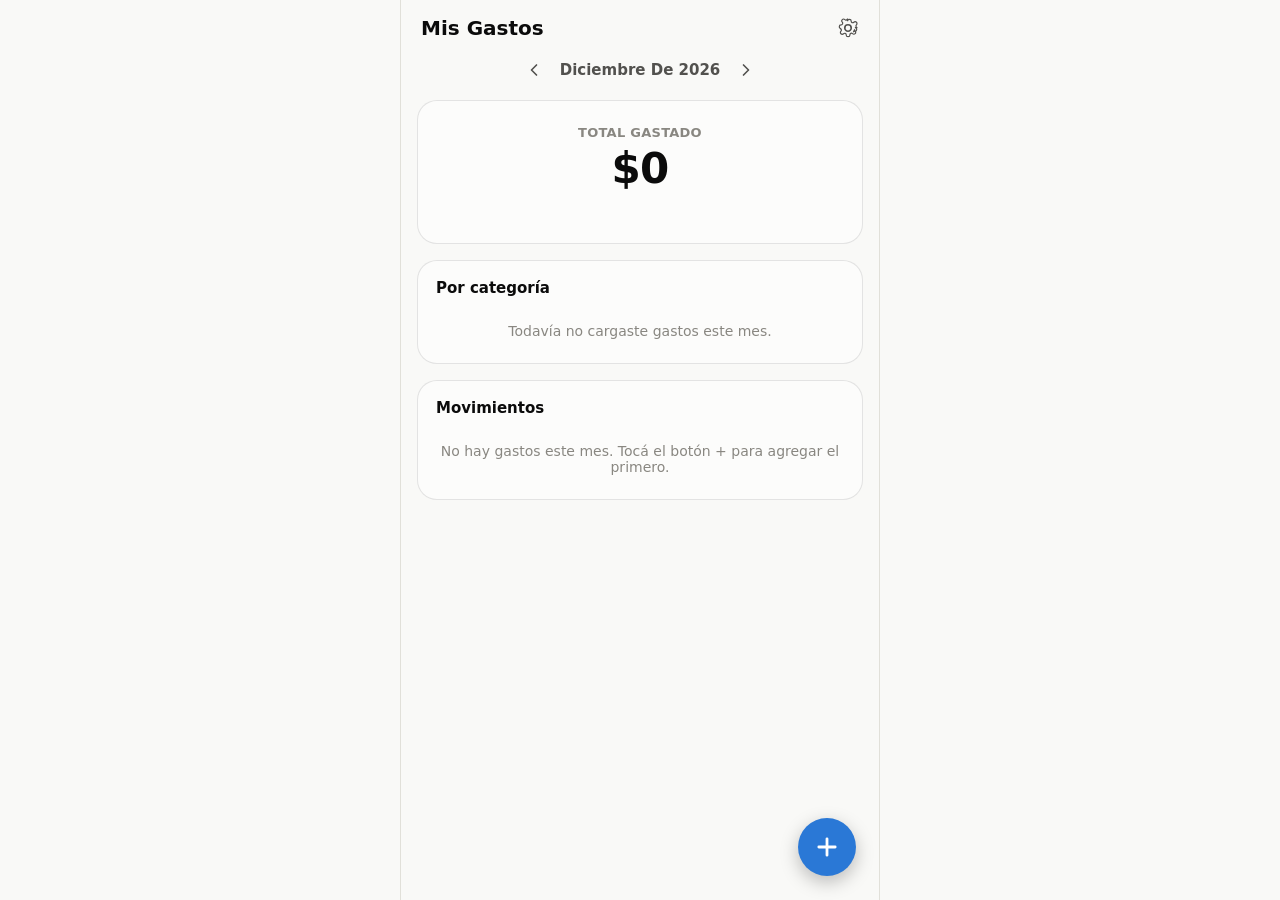
==== index.html @ 7f1a4612 "Add Mis Gastos: simple mobile expense tracker PWA Static, backend-free web app for logging expenses " ====
<!doctype html>
<html lang="es">
<head>
<meta charset="UTF-8" />
<meta name="viewport" content="width=device-width, initial-scale=1, viewport-fit=cover" />
<title>Mis Gastos</title>
<meta name="description" content="Registrá tus gastos en segundos y mirá en qué se te va la plata." />
<meta name="theme-color" content="#fcfcfb" media="(prefers-color-scheme: light)" />
<meta name="theme-color" content="#1a1a19" media="(prefers-color-scheme: dark)" />
<link rel="manifest" href="manifest.webmanifest" />
<link rel="icon" href="icons/icon.svg" type="image/svg+xml" />
<link rel="apple-touch-icon" href="icons/icon.svg" />
<meta name="apple-mobile-web-app-capable" content="yes" />
<meta name="apple-mobile-web-app-status-bar-style" content="black-translucent" />
<meta name="apple-mobile-web-app-title" content="Mis Gastos" />
<link rel="stylesheet" href="styles.css" />
</head>
<body>

<div class="app">

  <header class="topbar">
    <h1>Mis Gastos</h1>
    <button id="settingsBtn" class="icon-btn" aria-label="Configuración" aria-haspopup="dialog">
      <svg viewBox="0 0 24 24" width="22" height="22" aria-hidden="true"><path d="M12 15.5a3.5 3.5 0 1 0 0-7 3.5 3.5 0 0 0 0 7Z" fill="none" stroke="currentColor" stroke-width="1.8"/><path d="M19.4 13.5a1.65 1.65 0 0 0 .33 1.82l.06.06a2 2 0 1 1-2.83 2.83l-.06-.06a1.65 1.65 0 0 0-1.82-.33 1.65 1.65 0 0 0-1 1.51V19.5a2 2 0 1 1-4 0v-.09a1.65 1.65 0 0 0-1.08-1.51 1.65 1.65 0 0 0-1.82.33l-.06.06a2 2 0 1 1-2.83-2.83l.06-.06a1.65 1.65 0 0 0 .33-1.82 1.65 1.65 0 0 0-1.51-1H4.5a2 2 0 1 1 0-4h.09a1.65 1.65 0 0 0 1.51-1.08 1.65 1.65 0 0 0-.33-1.82l-.06-.06a2 2 0 1 1 2.83-2.83l.06.06a1.65 1.65 0 0 0 1.82.33H10.5a1.65 1.65 0 0 0 1-1.51V4.5a2 2 0 1 1 4 0v.09a1.65 1.65 0 0 0 1 1.51 1.65 1.65 0 0 0 1.82-.33l.06-.06a2 2 0 1 1 2.83 2.83l-.06.06a1.65 1.65 0 0 0-.33 1.82V10.5a1.65 1.65 0 0 0 1.51 1H19.5a2 2 0 1 1 0 4h-.09a1.65 1.65 0 0 0-1.51 1Z" fill="none" stroke="currentColor" stroke-width="1.3"/></svg>
    </button>
  </header>

  <main class="content">

    <!-- Month switcher -->
    <div class="month-switch">
      <button id="prevMonth" class="icon-btn" aria-label="Mes anterior">
        <svg viewBox="0 0 24 24" width="20" height="20" aria-hidden="true"><path d="M15 6l-6 6 6 6" fill="none" stroke="currentColor" stroke-width="2" stroke-linecap="round" stroke-linejoin="round"/></svg>
      </button>
      <span id="monthLabel" class="month-label">Agosto 2026</span>
      <button id="nextMonth" class="icon-btn" aria-label="Mes siguiente">
        <svg viewBox="0 0 24 24" width="20" height="20" aria-hidden="true"><path d="M9 6l6 6-6 6" fill="none" stroke="currentColor" stroke-width="2" stroke-linecap="round" stroke-linejoin="round"/></svg>
      </button>
    </div>

    <!-- Hero stat -->
    <section class="hero-tile viz-root">
      <div class="hero-label">Total gastado</div>
      <div id="heroTotal" class="hero-figure">$0</div>
      <div id="heroDelta" class="hero-delta"></div>
    </section>

    <!-- Category breakdown -->
    <section class="card viz-root">
      <h2 class="card-title">Por categoría</h2>
      <div id="categoryChart" class="bar-chart"></div>
      <p id="emptyCategories" class="empty-state" hidden>Todavía no cargaste gastos este mes.</p>
    </section>

    <!-- Transactions -->
    <section class="card viz-root">
      <h2 class="card-title">Movimientos</h2>
      <div id="txList" class="tx-list"></div>
      <p id="emptyTx" class="empty-state" hidden>No hay gastos este mes. Tocá el botón + para agregar el primero.</p>
    </section>

  </main>

  <button id="fab" class="fab" aria-label="Agregar gasto">
    <svg viewBox="0 0 24 24" width="28" height="28" aria-hidden="true"><path d="M12 5v14M5 12h14" fill="none" stroke="currentColor" stroke-width="2.4" stroke-linecap="round"/></svg>
  </button>

</div>

<!-- Add expense sheet -->
<div id="overlay" class="overlay" hidden></div>
<div id="sheet" class="sheet" role="dialog" aria-modal="true" aria-labelledby="sheetTitle" hidden>
  <div class="sheet-handle"></div>
  <h2 id="sheetTitle" class="sheet-title">Nuevo gasto</h2>
  <form id="expenseForm">
    <div class="amount-field">
      <span class="currency-prefix" id="currencyPrefix">$</span>
      <input type="number" id="amountInput" inputmode="decimal" step="0.01" min="0" placeholder="0" required autocomplete="off" />
    </div>

    <div class="field-group">
      <label class="field-label">Categoría</label>
      <div id="categoryChips" class="chip-grid"></div>
    </div>

    <div class="field-row">
      <div class="field-group grow">
        <label class="field-label" for="noteInput">Nota (opcional)</label>
        <input type="text" id="noteInput" placeholder="Ej: almuerzo con Juan" autocomplete="off" maxlength="60" />
      </div>
      <div class="field-group">
        <label class="field-label" for="dateInput">Fecha</label>
        <input type="date" id="dateInput" required />
      </div>
    </div>

    <div class="sheet-actions">
      <button type="button" id="cancelBtn" class="btn btn-ghost">Cancelar</button>
      <button type="submit" class="btn btn-primary">Guardar</button>
    </div>
  </form>
</div>

<!-- Settings sheet -->
<div id="settingsOverlay" class="overlay" hidden></div>
<div id="settingsSheet" class="sheet" role="dialog" aria-modal="true" aria-labelledby="settingsTitle" hidden>
  <div class="sheet-handle"></div>
  <h2 id="settingsTitle" class="sheet-title">Configuración</h2>
  <div class="field-group">
    <label class="field-label" for="currencySelect">Moneda</label>
    <select id="currencySelect"></select>
  </div>
  <div class="field-group danger-zone">
    <label class="field-label">Datos</label>
    <button type="button" id="exportBtn" class="btn btn-ghost full">Exportar datos (JSON)</button>
    <button type="button" id="clearBtn" class="btn btn-danger full">Borrar todos los gastos</button>
  </div>
  <div class="sheet-actions">
    <button type="button" id="closeSettingsBtn" class="btn btn-primary full">Listo</button>
  </div>
</div>

<div id="toast" class="toast" hidden></div>

<script src="app.js"></script>
</body>
</html>
---- styles.css ----
* { box-sizing: border-box; }

:root {
  color-scheme: light;
  --surface-1:      #fcfcfb;
  --page:           #f9f9f7;
  --text-primary:   #0b0b0b;
  --text-secondary: #52514e;
  --text-muted:     #898781;
  --gridline:       #e1e0d9;
  --baseline:       #c3c2b7;
  --border:         rgba(11,11,11,0.10);
  --good:           #006300;
  --critical:       #d03b3b;

  --cat-comida:         #2a78d6;
  --cat-transporte:     #eb6834;
  --cat-vivienda:       #1baf7a;
  --cat-entretenimiento:#eda100;
  --cat-salud:          #e87ba4;
  --cat-compras:        #008300;
  --cat-servicios:      #4a3aa7;
  --cat-otros:          #e34948;
}

@media (prefers-color-scheme: dark) {
  :root {
    color-scheme: dark;
    --surface-1:      #1a1a19;
    --page:           #0d0d0d;
    --text-primary:   #ffffff;
    --text-secondary: #c3c2b7;
    --text-muted:     #898781;
    --gridline:       #2c2c2a;
    --baseline:       #383835;
    --border:         rgba(255,255,255,0.10);
    --good:           #0ca30c;
    --critical:       #e66767;

    --cat-comida:         #3987e5;
    --cat-transporte:     #d95926;
    --cat-vivienda:       #199e70;
    --cat-entretenimiento:#c98500;
    --cat-salud:          #d55181;
    --cat-compras:        #008300;
    --cat-servicios:      #9085e9;
    --cat-otros:          #e66767;
  }
}

html, body {
  margin: 0;
  padding: 0;
  background: var(--page);
  color: var(--text-primary);
  font-family: system-ui, -apple-system, "Segoe UI", sans-serif;
  -webkit-tap-highlight-color: transparent;
}

body { overscroll-behavior-y: none; }

.app {
  max-width: 480px;
  margin: 0 auto;
  min-height: 100vh;
  padding-bottom: 100px;
  position: relative;
}

.topbar {
  display: flex;
  align-items: center;
  justify-content: space-between;
  padding: max(16px, env(safe-area-inset-top)) 20px 8px;
}

.topbar h1 {
  font-size: 20px;
  font-weight: 700;
  margin: 0;
}

.icon-btn {
  background: none;
  border: none;
  color: var(--text-secondary);
  padding: 8px;
  margin: -8px;
  border-radius: 999px;
  display: flex;
  align-items: center;
  justify-content: center;
  cursor: pointer;
}
.icon-btn:active { background: var(--border); }

.content {
  padding: 8px 16px 0;
  display: flex;
  flex-direction: column;
  gap: 16px;
}

.month-switch {
  display: flex;
  align-items: center;
  justify-content: center;
  gap: 16px;
  padding: 4px 0;
}
.month-label {
  font-size: 15px;
  font-weight: 600;
  color: var(--text-secondary);
  min-width: 160px;
  text-align: center;
  text-transform: capitalize;
}

.viz-root { color-scheme: inherit; }

.hero-tile {
  background: var(--surface-1);
  border: 1px solid var(--border);
  border-radius: 20px;
  padding: 24px 20px;
  text-align: center;
}
.hero-label {
  font-size: 13px;
  color: var(--text-muted);
  font-weight: 600;
  letter-spacing: .02em;
  text-transform: uppercase;
}
.hero-figure {
  font-size: 42px;
  font-weight: 700;
  letter-spacing: -0.02em;
  margin-top: 4px;
  font-variant-numeric: proportional-nums;
}
.hero-delta {
  margin-top: 8px;
  font-size: 14px;
  font-weight: 600;
  color: var(--text-muted);
  min-height: 18px;
}
.hero-delta.good { color: var(--good); }
.hero-delta.bad { color: var(--critical); }

.card {
  background: var(--surface-1);
  border: 1px solid var(--border);
  border-radius: 20px;
  padding: 18px 18px 20px;
}
.card-title {
  font-size: 15px;
  font-weight: 700;
  margin: 0 0 14px;
}

/* Category bar chart */
.bar-chart {
  display: flex;
  flex-direction: column;
  gap: 12px;
}
.bar-row {
  display: grid;
  grid-template-columns: 96px 1fr 64px;
  align-items: center;
  gap: 10px;
}
.bar-row-label {
  display: flex;
  align-items: center;
  gap: 8px;
  font-size: 13px;
  color: var(--text-secondary);
  font-weight: 600;
  overflow: hidden;
  white-space: nowrap;
  text-overflow: ellipsis;
}
.bar-dot {
  width: 10px;
  height: 10px;
  border-radius: 3px;
  flex: none;
}
.bar-track {
  height: 10px;
  background: var(--gridline);
  border-radius: 6px;
  overflow: hidden;
}
.bar-fill {
  height: 100%;
  border-radius: 6px 4px 4px 6px;
  min-width: 3px;
}
.bar-row-value {
  font-size: 13px;
  font-weight: 700;
  text-align: right;
  font-variant-numeric: tabular-nums;
}

.empty-state {
  color: var(--text-muted);
  font-size: 14px;
  text-align: center;
  padding: 12px 0 4px;
  margin: 0;
}

/* Transaction list */
.tx-list {
  display: flex;
  flex-direction: column;
}
.tx-day-heading {
  font-size: 12px;
  font-weight: 700;
  color: var(--text-muted);
  text-transform: uppercase;
  letter-spacing: .02em;
  padding: 12px 0 6px;
}
.tx-day-heading:first-child { padding-top: 0; }

.tx-row {
  display: flex;
  align-items: center;
  gap: 12px;
  padding: 10px 0;
  border-top: 1px solid var(--gridline);
  position: relative;
}
.tx-day-heading + .tx-row,
.tx-list > .tx-row:first-child { border-top: none; }

.tx-icon {
  width: 38px;
  height: 38px;
  border-radius: 12px;
  display: flex;
  align-items: center;
  justify-content: center;
  font-size: 18px;
  flex: none;
}
.tx-main {
  flex: 1;
  min-width: 0;
}
.tx-category {
  font-size: 14px;
  font-weight: 600;
  white-space: nowrap;
  overflow: hidden;
  text-overflow: ellipsis;
}
.tx-note {
  font-size: 12.5px;
  color: var(--text-muted);
  white-space: nowrap;
  overflow: hidden;
  text-overflow: ellipsis;
}
.tx-amount {
  font-size: 15px;
  font-weight: 700;
  font-variant-numeric: tabular-nums;
  flex: none;
}
.tx-delete {
  background: none;
  border: none;
  color: var(--text-muted);
  padding: 8px;
  margin-right: -8px;
  cursor: pointer;
  flex: none;
}
.tx-delete:active { color: var(--critical); }

/* FAB */
.fab {
  position: fixed;
  bottom: max(24px, env(safe-area-inset-bottom));
  right: max(24px, calc((100vw - 480px) / 2 + 24px));
  width: 58px;
  height: 58px;
  border-radius: 999px;
  background: var(--cat-comida);
  color: #fff;
  border: none;
  display: flex;
  align-items: center;
  justify-content: center;
  box-shadow: 0 6px 18px rgba(0,0,0,0.25);
  cursor: pointer;
  z-index: 20;
}
.fab:active { transform: scale(0.95); }

/* Overlay + bottom sheet */
.overlay {
  position: fixed;
  inset: 0;
  background: rgba(0,0,0,0.45);
  z-index: 30;
  animation: fadeIn .15s ease-out;
}
@keyframes fadeIn { from { opacity: 0; } to { opacity: 1; } }

.sheet {
  position: fixed;
  left: 0;
  right: 0;
  bottom: 0;
  z-index: 31;
  background: var(--surface-1);
  border-radius: 22px 22px 0 0;
  padding: 10px 20px max(20px, env(safe-area-inset-bottom));
  max-width: 480px;
  margin: 0 auto;
  max-height: 88vh;
  overflow-y: auto;
  animation: slideUp .18s ease-out;
  box-shadow: 0 -8px 30px rgba(0,0,0,0.3);
}
@keyframes slideUp { from { transform: translateY(24px); opacity: 0; } to { transform: translateY(0); opacity: 1; } }

.sheet-handle {
  width: 36px;
  height: 4px;
  border-radius: 999px;
  background: var(--gridline);
  margin: 0 auto 14px;
}
.sheet-title {
  font-size: 18px;
  font-weight: 700;
  margin: 0 0 16px;
}

.amount-field {
  display: flex;
  align-items: baseline;
  justify-content: center;
  gap: 4px;
  padding: 12px 0 20px;
}
.currency-prefix {
  font-size: 30px;
  font-weight: 700;
  color: var(--text-muted);
}
#amountInput {
  border: none;
  background: none;
  font-size: 48px;
  font-weight: 700;
  width: 100%;
  max-width: 220px;
  text-align: center;
  color: var(--text-primary);
  font-variant-numeric: proportional-nums;
}
#amountInput:focus { outline: none; }
#amountInput::-webkit-outer-spin-button,
#amountInput::-webkit-inner-spin-button { -webkit-appearance: none; margin: 0; }

.field-group { margin-bottom: 16px; }
.field-group.grow { flex: 1; }
.field-row { display: flex; gap: 12px; }
.field-label {
  display: block;
  font-size: 12.5px;
  font-weight: 700;
  color: var(--text-muted);
  text-transform: uppercase;
  letter-spacing: .02em;
  margin-bottom: 8px;
}

.chip-grid {
  display: grid;
  grid-template-columns: repeat(4, 1fr);
  gap: 8px;
}
.chip {
  display: flex;
  flex-direction: column;
  align-items: center;
  gap: 4px;
  padding: 10px 4px;
  border-radius: 14px;
  border: 1.5px solid var(--gridline);
  background: transparent;
  cursor: pointer;
  font-size: 11px;
  font-weight: 600;
  color: var(--text-secondary);
}
.chip .chip-icon {
  width: 30px;
  height: 30px;
  border-radius: 999px;
  display: flex;
  align-items: center;
  justify-content: center;
  font-size: 15px;
}
.chip[aria-pressed="true"] {
  border-color: var(--chip-color, var(--cat-comida));
  background: color-mix(in srgb, var(--chip-color, var(--cat-comida)) 14%, transparent);
  color: var(--text-primary);
}

input[type="text"], input[type="date"], select {
  width: 100%;
  font-size: 15px;
  padding: 11px 12px;
  border-radius: 12px;
  border: 1.5px solid var(--gridline);
  background: var(--surface-1);
  color: var(--text-primary);
  font-family: inherit;
}
input[type="text"]:focus, input[type="date"]:focus, select:focus {
  outline: none;
  border-color: var(--cat-comida);
}

.sheet-actions {
  display: flex;
  gap: 10px;
  margin-top: 8px;
}
.btn {
  flex: 1;
  padding: 14px;
  border-radius: 14px;
  border: none;
  font-size: 15px;
  font-weight: 700;
  cursor: pointer;
}
.btn.full { flex: none; width: 100%; }
.btn-primary { background: var(--cat-comida); color: #fff; }
.btn-primary:active { opacity: .85; }
.btn-ghost { background: var(--gridline); color: var(--text-primary); }
.btn-ghost:active { opacity: .85; }
.btn-danger { background: transparent; color: var(--critical); border: 1.5px solid var(--critical); margin-top: 8px; }
.danger-zone .btn { margin-bottom: 0; }
.danger-zone .btn-ghost { margin-bottom: 8px; }

.toast {
  position: fixed;
  left: 50%;
  bottom: max(100px, calc(env(safe-area-inset-bottom) + 90px));
  transform: translateX(-50%);
  background: var(--text-primary);
  color: var(--page);
  padding: 10px 18px;
  border-radius: 999px;
  font-size: 13.5px;
  font-weight: 600;
  z-index: 40;
  box-shadow: 0 6px 18px rgba(0,0,0,0.25);
  animation: fadeIn .15s ease-out;
}

@media (min-width: 480px) {
  .app { border-left: 1px solid var(--gridline); border-right: 1px solid var(--gridline); }
}
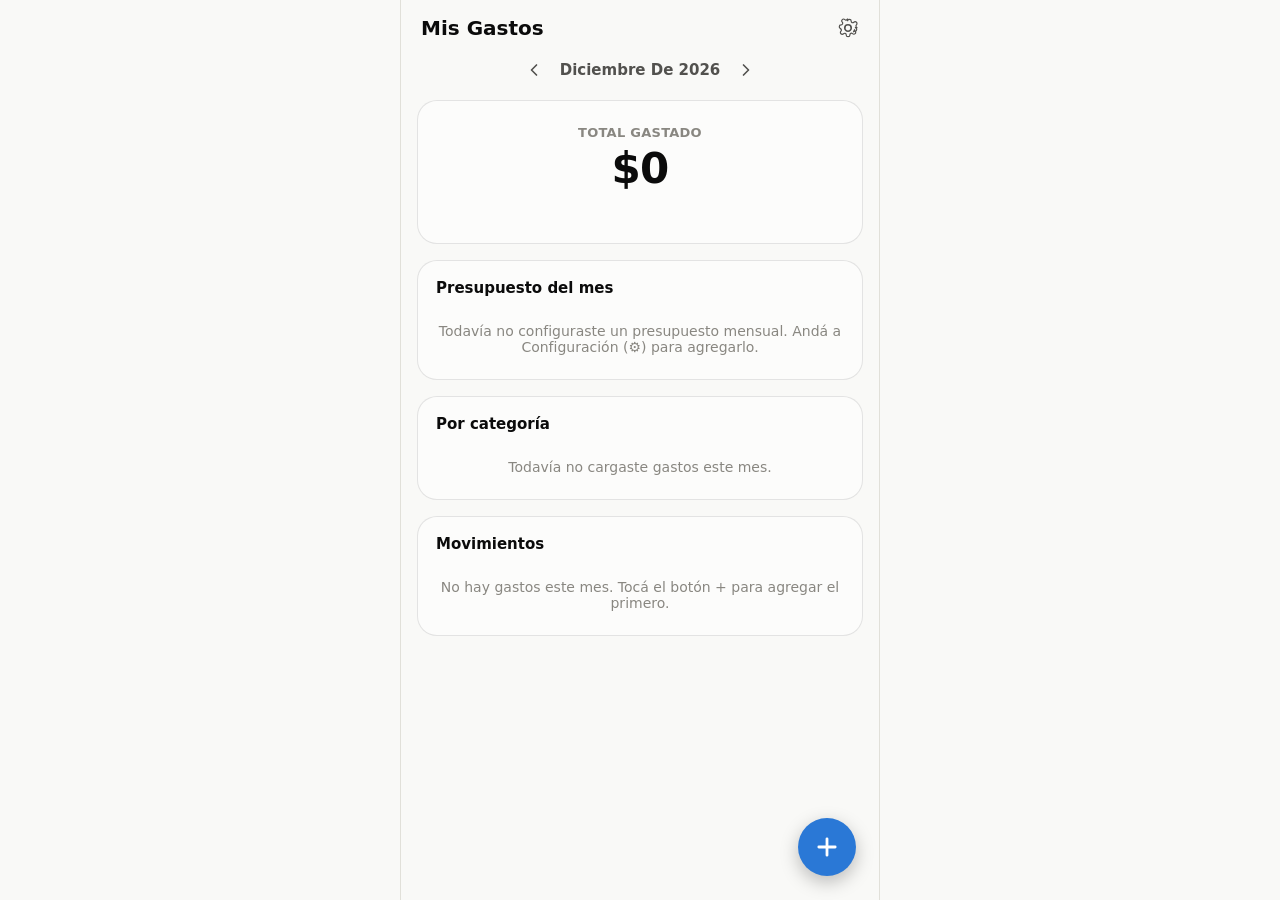
==== commit 844e4f6a: "Add recurring expenses, monthly budget, and updated categories - New categories: Boliche, Juntas, In" ====
--- a/index.html
+++ b/index.html
@@ -9,7 +9,10 @@
 <meta name="theme-color" content="#1a1a19" media="(prefers-color-scheme: dark)" />
 <link rel="manifest" href="manifest.webmanifest" />
 <link rel="icon" href="icons/icon.svg" type="image/svg+xml" />
-<link rel="apple-touch-icon" href="icons/icon.svg" />
+<link rel="apple-touch-icon" href="icons/icon-180.png" />
+<link rel="apple-touch-icon" sizes="152x152" href="icons/icon-152.png" />
+<link rel="apple-touch-icon" sizes="167x167" href="icons/icon-167.png" />
+<link rel="apple-touch-icon" sizes="180x180" href="icons/icon-180.png" />
 <meta name="apple-mobile-web-app-capable" content="yes" />
 <meta name="apple-mobile-web-app-status-bar-style" content="black-translucent" />
 <meta name="apple-mobile-web-app-title" content="Mis Gastos" />
@@ -46,6 +49,20 @@
       <div id="heroDelta" class="hero-delta"></div>
     </section>
 
+    <!-- Budget -->
+    <section class="card viz-root">
+      <h2 class="card-title">Presupuesto del mes</h2>
+      <div id="budgetContent">
+        <div class="budget-row">
+          <span id="budgetSpent" class="budget-amount"></span>
+          <span id="budgetTotal" class="budget-total"></span>
+        </div>
+        <div class="budget-track"><div id="budgetFill" class="budget-fill"></div></div>
+        <div id="budgetStatus" class="budget-status"></div>
+      </div>
+      <p id="budgetEmpty" class="empty-state" hidden>Todavía no configuraste un presupuesto mensual. Andá a Configuración (⚙️) para agregarlo.</p>
+    </section>
+
     <!-- Category breakdown -->
     <section class="card viz-root">
       <h2 class="card-title">Por categoría</h2>
@@ -111,6 +128,18 @@
     <label class="field-label" for="currencySelect">Moneda</label>
     <select id="currencySelect"></select>
   </div>
+  <div class="field-group">
+    <label class="field-label" for="budgetInput">Presupuesto mensual</label>
+    <div class="amount-field-inline">
+      <span class="currency-prefix-sm" id="budgetCurrencyPrefix">$</span>
+      <input type="number" id="budgetInput" inputmode="decimal" min="0" step="1" placeholder="Sin definir" />
+    </div>
+    <p class="field-hint">No incluye Ahorro ni Inversiones.</p>
+  </div>
+  <div class="field-group">
+    <label class="field-label">Gastos recurrentes</label>
+    <button type="button" id="openRecurringBtn" class="btn btn-ghost full">Gestionar gastos recurrentes</button>
+  </div>
   <div class="field-group danger-zone">
     <label class="field-label">Datos</label>
     <button type="button" id="exportBtn" class="btn btn-ghost full">Exportar datos (JSON)</button>
@@ -121,6 +150,51 @@
   </div>
 </div>
 
+<!-- Recurring list sheet -->
+<div id="recurringOverlay" class="overlay" hidden></div>
+<div id="recurringSheet" class="sheet" role="dialog" aria-modal="true" aria-labelledby="recurringTitle" hidden>
+  <div class="sheet-handle"></div>
+  <h2 id="recurringTitle" class="sheet-title">Gastos recurrentes</h2>
+  <p class="field-hint" style="margin-top:-8px;">Se cargan solos como gasto cada mes, en el día que elijas.</p>
+  <div id="recurringList" class="recurring-list"></div>
+  <p id="recurringEmpty" class="empty-state" hidden>No tenés gastos recurrentes cargados.</p>
+  <div class="sheet-actions">
+    <button type="button" id="closeRecurringBtn" class="btn btn-ghost">Cerrar</button>
+    <button type="button" id="addRecurringBtn" class="btn btn-primary">+ Agregar</button>
+  </div>
+</div>
+
+<!-- Recurring add form sheet -->
+<div id="recurringFormOverlay" class="overlay" hidden></div>
+<div id="recurringFormSheet" class="sheet" role="dialog" aria-modal="true" aria-labelledby="recurringFormTitle" hidden>
+  <div class="sheet-handle"></div>
+  <h2 id="recurringFormTitle" class="sheet-title">Nuevo gasto recurrente</h2>
+  <form id="recurringForm">
+    <div class="amount-field">
+      <span class="currency-prefix" id="recurringCurrencyPrefix">$</span>
+      <input type="number" id="recurringAmountInput" inputmode="decimal" step="0.01" min="0" placeholder="0" required autocomplete="off" />
+    </div>
+    <div class="field-group">
+      <label class="field-label">Categoría</label>
+      <div id="recurringCategoryChips" class="chip-grid"></div>
+    </div>
+    <div class="field-row">
+      <div class="field-group grow">
+        <label class="field-label" for="recurringNoteInput">Nombre</label>
+        <input type="text" id="recurringNoteInput" placeholder="Ej: Cuota gym" autocomplete="off" maxlength="60" required />
+      </div>
+      <div class="field-group">
+        <label class="field-label" for="recurringDayInput">Día del mes</label>
+        <input type="number" id="recurringDayInput" min="1" max="31" placeholder="1-31" required />
+      </div>
+    </div>
+    <div class="sheet-actions">
+      <button type="button" id="recurringCancelBtn" class="btn btn-ghost">Cancelar</button>
+      <button type="submit" class="btn btn-primary">Guardar</button>
+    </div>
+  </form>
+</div>
+
 <div id="toast" class="toast" hidden></div>
 
 <script src="app.js"></script>
--- a/styles.css
+++ b/styles.css
@@ -11,15 +11,18 @@
   --baseline:       #c3c2b7;
   --border:         rgba(11,11,11,0.10);
   --good:           #006300;
+  --warning:        #b45900;
   --critical:       #d03b3b;
 
   --cat-comida:         #2a78d6;
   --cat-transporte:     #eb6834;
   --cat-vivienda:       #1baf7a;
-  --cat-entretenimiento:#eda100;
+  --cat-boliche:        #4a3aa7;
+  --cat-juntas:         #eda100;
   --cat-salud:          #e87ba4;
   --cat-compras:        #008300;
-  --cat-servicios:      #4a3aa7;
+  --cat-ahorro:         #a16207;
+  --cat-inversiones:    #0e7490;
   --cat-otros:          #e34948;
 }
 
@@ -35,15 +38,18 @@
     --baseline:       #383835;
     --border:         rgba(255,255,255,0.10);
     --good:           #0ca30c;
+    --warning:        #f59e0b;
     --critical:       #e66767;
 
     --cat-comida:         #3987e5;
     --cat-transporte:     #d95926;
     --cat-vivienda:       #199e70;
-    --cat-entretenimiento:#c98500;
+    --cat-boliche:        #9085e9;
+    --cat-juntas:         #c98500;
     --cat-salud:          #d55181;
     --cat-compras:        #008300;
-    --cat-servicios:      #9085e9;
+    --cat-ahorro:         #d4a017;
+    --cat-inversiones:    #22b8cf;
     --cat-otros:          #e66767;
   }
 }
@@ -217,6 +223,49 @@
   margin: 0;
 }
 
+/* Budget */
+.budget-row {
+  display: flex;
+  align-items: baseline;
+  justify-content: space-between;
+  gap: 8px;
+  margin-bottom: 10px;
+}
+.budget-amount {
+  font-size: 22px;
+  font-weight: 700;
+  font-variant-numeric: tabular-nums;
+}
+.budget-total {
+  font-size: 14px;
+  color: var(--text-muted);
+  font-weight: 600;
+  font-variant-numeric: tabular-nums;
+}
+.budget-track {
+  height: 14px;
+  background: var(--gridline);
+  border-radius: 8px;
+  overflow: hidden;
+}
+.budget-fill {
+  height: 100%;
+  border-radius: 8px;
+  min-width: 4px;
+  background: var(--good);
+  transition: width .2s ease-out;
+}
+.budget-fill.warning { background: var(--warning); }
+.budget-fill.critical { background: var(--critical); }
+.budget-status {
+  margin-top: 8px;
+  font-size: 13px;
+  font-weight: 600;
+  color: var(--text-secondary);
+}
+.budget-status.warning { color: var(--warning); }
+.budget-status.critical { color: var(--critical); }
+
 /* Transaction list */
 .tx-list {
   display: flex;
@@ -287,6 +336,63 @@
   flex: none;
 }
 .tx-delete:active { color: var(--critical); }
+.tx-auto-tag {
+  display: inline-block;
+  font-size: 10.5px;
+  font-weight: 700;
+  color: var(--text-muted);
+  background: var(--gridline);
+  border-radius: 5px;
+  padding: 1px 5px;
+  margin-left: 6px;
+  vertical-align: middle;
+  text-transform: uppercase;
+  letter-spacing: .01em;
+}
+
+/* Recurring list */
+.recurring-list {
+  display: flex;
+  flex-direction: column;
+  max-height: 45vh;
+  overflow-y: auto;
+}
+.recurring-row {
+  display: flex;
+  align-items: center;
+  gap: 12px;
+  padding: 10px 0;
+  border-top: 1px solid var(--gridline);
+}
+.recurring-list > .recurring-row:first-child { border-top: none; }
+.recurring-main { flex: 1; min-width: 0; }
+.recurring-name {
+  font-size: 14px;
+  font-weight: 600;
+  white-space: nowrap;
+  overflow: hidden;
+  text-overflow: ellipsis;
+}
+.recurring-meta {
+  font-size: 12.5px;
+  color: var(--text-muted);
+}
+.recurring-amount {
+  font-size: 15px;
+  font-weight: 700;
+  font-variant-numeric: tabular-nums;
+  flex: none;
+}
+.recurring-delete {
+  background: none;
+  border: none;
+  color: var(--text-muted);
+  padding: 8px;
+  margin-right: -8px;
+  cursor: pointer;
+  flex: none;
+}
+.recurring-delete:active { color: var(--critical); }
 
 /* FAB */
 .fab {
@@ -388,10 +494,40 @@
   letter-spacing: .02em;
   margin-bottom: 8px;
 }
+.field-hint {
+  font-size: 12px;
+  color: var(--text-muted);
+  margin: -12px 0 16px;
+}
+
+.amount-field-inline {
+  display: flex;
+  align-items: center;
+  gap: 6px;
+  border: 1.5px solid var(--gridline);
+  border-radius: 12px;
+  padding: 0 12px;
+}
+.currency-prefix-sm {
+  font-size: 15px;
+  font-weight: 700;
+  color: var(--text-muted);
+}
+.amount-field-inline input {
+  border: none;
+  background: none;
+  font-size: 15px;
+  font-weight: 700;
+  padding: 11px 0;
+  width: 100%;
+  color: var(--text-primary);
+}
+.amount-field-inline input:focus { outline: none; }
+.amount-field-inline:focus-within { border-color: var(--cat-comida); }
 
 .chip-grid {
   display: grid;
-  grid-template-columns: repeat(4, 1fr);
+  grid-template-columns: repeat(5, 1fr);
   gap: 8px;
 }
 .chip {
@@ -399,12 +535,12 @@
   flex-direction: column;
   align-items: center;
   gap: 4px;
-  padding: 10px 4px;
+  padding: 10px 2px;
   border-radius: 14px;
   border: 1.5px solid var(--gridline);
   background: transparent;
   cursor: pointer;
-  font-size: 11px;
+  font-size: 10.5px;
   font-weight: 600;
   color: var(--text-secondary);
 }
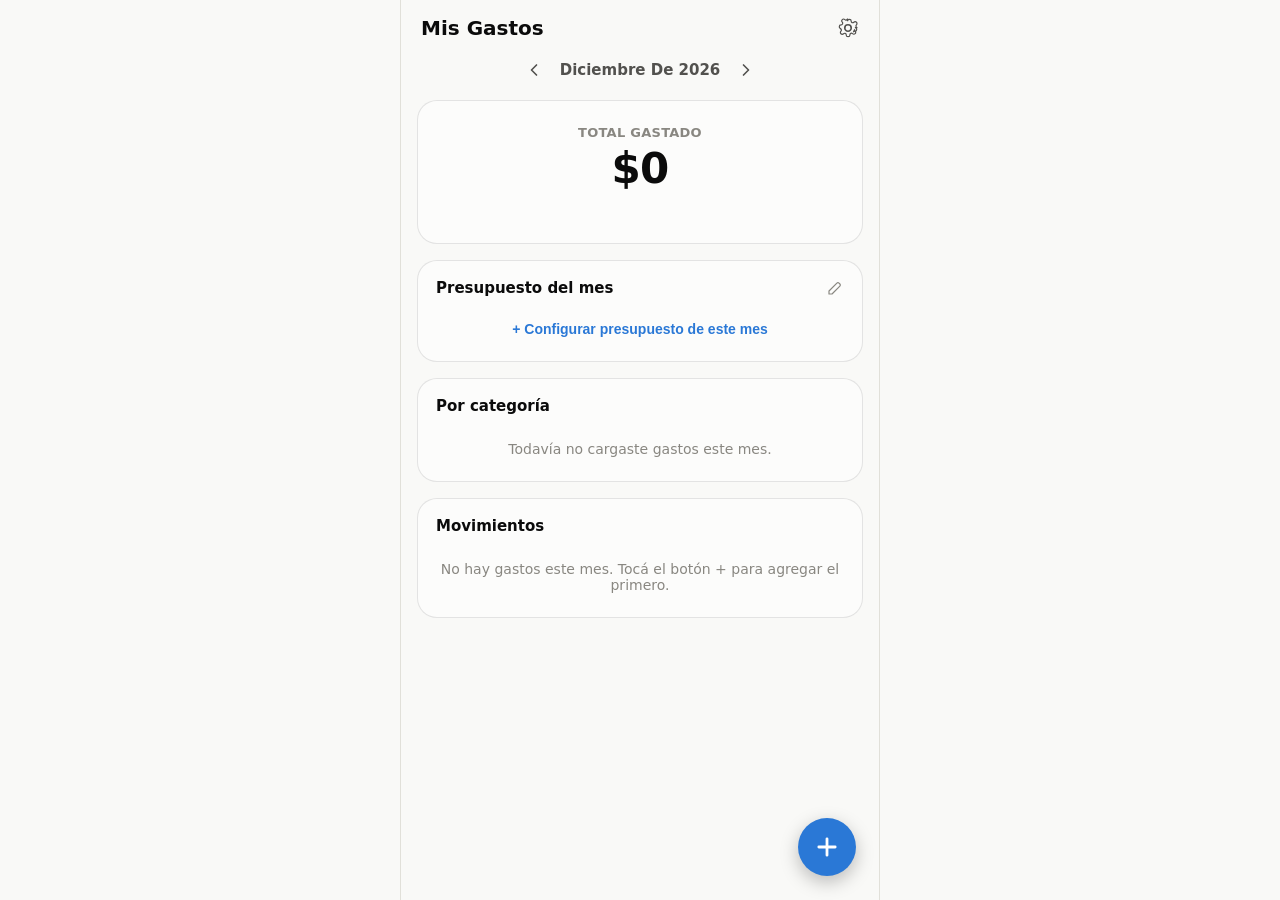
==== commit d43918c3: "Rename Salud to Entrenamiento, streamline recurring & budget UX - Category "Salud" is now "Entrenami" ====
--- a/index.html
+++ b/index.html
@@ -51,7 +51,12 @@
 
     <!-- Budget -->
     <section class="card viz-root">
-      <h2 class="card-title">Presupuesto del mes</h2>
+      <div class="card-title-row">
+        <h2 class="card-title">Presupuesto del mes</h2>
+        <button type="button" id="editBudgetBtn" class="icon-btn-sm" aria-label="Editar presupuesto">
+          <svg viewBox="0 0 24 24" width="18" height="18" aria-hidden="true"><path d="M4 20h4l10.5-10.5a2 2 0 0 0 0-2.83l-1.17-1.17a2 2 0 0 0-2.83 0L4 16v4Z" fill="none" stroke="currentColor" stroke-width="1.6" stroke-linecap="round" stroke-linejoin="round"/></svg>
+        </button>
+      </div>
       <div id="budgetContent">
         <div class="budget-row">
           <span id="budgetSpent" class="budget-amount"></span>
@@ -60,7 +65,7 @@
         <div class="budget-track"><div id="budgetFill" class="budget-fill"></div></div>
         <div id="budgetStatus" class="budget-status"></div>
       </div>
-      <p id="budgetEmpty" class="empty-state" hidden>Todavía no configuraste un presupuesto mensual. Andá a Configuración (⚙️) para agregarlo.</p>
+      <button type="button" id="budgetEmpty" class="link-btn" hidden>+ Configurar presupuesto de este mes</button>
     </section>
 
     <!-- Category breakdown -->
@@ -112,6 +117,14 @@
       </div>
     </div>
 
+    <div class="field-group">
+      <label class="toggle-row">
+        <input type="checkbox" id="repeatToggle" />
+        <span>🔁 Repetir todos los meses</span>
+      </label>
+      <p id="repeatHint" class="field-hint" hidden>Se va a cargar solo, cada mes, el día <strong id="repeatDay"></strong>.</p>
+    </div>
+
     <div class="sheet-actions">
       <button type="button" id="cancelBtn" class="btn btn-ghost">Cancelar</button>
       <button type="submit" class="btn btn-primary">Guardar</button>
@@ -129,16 +142,13 @@
     <select id="currencySelect"></select>
   </div>
   <div class="field-group">
-    <label class="field-label" for="budgetInput">Presupuesto mensual</label>
-    <div class="amount-field-inline">
-      <span class="currency-prefix-sm" id="budgetCurrencyPrefix">$</span>
-      <input type="number" id="budgetInput" inputmode="decimal" min="0" step="1" placeholder="Sin definir" />
-    </div>
-    <p class="field-hint">No incluye Ahorro ni Inversiones.</p>
+    <label class="field-label">Presupuesto</label>
+    <p class="field-hint" style="margin-top:0;">Se edita tocando el lápiz ✏️ en la tarjeta de presupuesto del dashboard.</p>
   </div>
   <div class="field-group">
     <label class="field-label">Gastos recurrentes</label>
-    <button type="button" id="openRecurringBtn" class="btn btn-ghost full">Gestionar gastos recurrentes</button>
+    <button type="button" id="openRecurringBtn" class="btn btn-ghost full">Ver gastos recurrentes</button>
+    <p class="field-hint">Para agregar uno nuevo, cargá un gasto y activá "Repetir todos los meses".</p>
   </div>
   <div class="field-group danger-zone">
     <label class="field-label">Datos</label>
@@ -164,32 +174,30 @@
   </div>
 </div>
 
-<!-- Recurring add form sheet -->
-<div id="recurringFormOverlay" class="overlay" hidden></div>
-<div id="recurringFormSheet" class="sheet" role="dialog" aria-modal="true" aria-labelledby="recurringFormTitle" hidden>
-  <div class="sheet-handle"></div>
-  <h2 id="recurringFormTitle" class="sheet-title">Nuevo gasto recurrente</h2>
-  <form id="recurringForm">
+<!-- Budget edit sheet -->
+<div id="budgetOverlay" class="overlay" hidden></div>
+<div id="budgetSheet" class="sheet" role="dialog" aria-modal="true" aria-labelledby="budgetSheetTitle" hidden>
+  <div class="sheet-handle"></div>
+  <h2 id="budgetSheetTitle" class="sheet-title">Presupuesto de <span id="budgetSheetMonth"></span></h2>
+  <form id="budgetForm">
     <div class="amount-field">
-      <span class="currency-prefix" id="recurringCurrencyPrefix">$</span>
-      <input type="number" id="recurringAmountInput" inputmode="decimal" step="0.01" min="0" placeholder="0" required autocomplete="off" />
-    </div>
+      <span class="currency-prefix" id="budgetFormCurrencyPrefix">$</span>
+      <input type="number" id="budgetFormInput" inputmode="decimal" min="0" step="1" placeholder="0" required autocomplete="off" />
+    </div>
+    <p class="field-hint" style="margin-top:-14px;">No incluye Ahorro ni Inversiones.</p>
+
     <div class="field-group">
-      <label class="field-label">Categoría</label>
-      <div id="recurringCategoryChips" class="chip-grid"></div>
-    </div>
-    <div class="field-row">
-      <div class="field-group grow">
-        <label class="field-label" for="recurringNoteInput">Nombre</label>
-        <input type="text" id="recurringNoteInput" placeholder="Ej: Cuota gym" autocomplete="off" maxlength="60" required />
-      </div>
-      <div class="field-group">
-        <label class="field-label" for="recurringDayInput">Día del mes</label>
-        <input type="number" id="recurringDayInput" min="1" max="31" placeholder="1-31" required />
-      </div>
-    </div>
+      <label class="toggle-row">
+        <input type="checkbox" id="budgetApplyAllToggle" checked />
+        <span>Usar este monto todos los meses</span>
+      </label>
+      <p class="field-hint">Si lo desmarcás, va a aplicar solo a <strong id="budgetFormMonthInline"></strong>.</p>
+    </div>
+
+    <button type="button" id="budgetRemoveOverrideBtn" class="btn btn-ghost full" hidden>Quitar presupuesto especial de este mes</button>
+
     <div class="sheet-actions">
-      <button type="button" id="recurringCancelBtn" class="btn btn-ghost">Cancelar</button>
+      <button type="button" id="budgetCancelBtn" class="btn btn-ghost">Cancelar</button>
       <button type="submit" class="btn btn-primary">Guardar</button>
     </div>
   </form>
--- a/styles.css
+++ b/styles.css
@@ -1,4 +1,5 @@
 * { box-sizing: border-box; }
+[hidden] { display: none !important; }
 
 :root {
   color-scheme: light;
@@ -19,7 +20,7 @@
   --cat-vivienda:       #1baf7a;
   --cat-boliche:        #4a3aa7;
   --cat-juntas:         #eda100;
-  --cat-salud:          #e87ba4;
+  --cat-entrenamiento:  #e87ba4;
   --cat-compras:        #008300;
   --cat-ahorro:         #a16207;
   --cat-inversiones:    #0e7490;
@@ -46,7 +47,7 @@
     --cat-vivienda:       #199e70;
     --cat-boliche:        #9085e9;
     --cat-juntas:         #c98500;
-    --cat-salud:          #d55181;
+    --cat-entrenamiento:  #d55181;
     --cat-compras:        #008300;
     --cat-ahorro:         #d4a017;
     --cat-inversiones:    #22b8cf;
@@ -167,6 +168,38 @@
   font-weight: 700;
   margin: 0 0 14px;
 }
+.card-title-row {
+  display: flex;
+  align-items: center;
+  justify-content: space-between;
+  margin-bottom: 14px;
+}
+.card-title-row .card-title { margin-bottom: 0; }
+.icon-btn-sm {
+  background: none;
+  border: none;
+  color: var(--text-muted);
+  padding: 6px;
+  margin: -6px;
+  border-radius: 999px;
+  display: flex;
+  align-items: center;
+  justify-content: center;
+  cursor: pointer;
+}
+.icon-btn-sm:active { background: var(--border); color: var(--text-primary); }
+.link-btn {
+  display: block;
+  width: 100%;
+  background: none;
+  border: none;
+  color: var(--cat-comida);
+  font-size: 14px;
+  font-weight: 600;
+  text-align: center;
+  padding: 10px 0 4px;
+  cursor: pointer;
+}
 
 /* Category bar chart */
 .bar-chart {
@@ -176,20 +209,18 @@
 }
 .bar-row {
   display: grid;
-  grid-template-columns: 96px 1fr 64px;
+  grid-template-columns: minmax(0, auto) 1fr auto;
   align-items: center;
   gap: 10px;
 }
 .bar-row-label {
   display: flex;
   align-items: center;
-  gap: 8px;
-  font-size: 13px;
+  gap: 6px;
+  font-size: 12.5px;
   color: var(--text-secondary);
   font-weight: 600;
-  overflow: hidden;
   white-space: nowrap;
-  text-overflow: ellipsis;
 }
 .bar-dot {
   width: 10px;
@@ -500,30 +531,46 @@
   margin: -12px 0 16px;
 }
 
-.amount-field-inline {
-  display: flex;
-  align-items: center;
-  gap: 6px;
-  border: 1.5px solid var(--gridline);
-  border-radius: 12px;
-  padding: 0 12px;
-}
-.currency-prefix-sm {
-  font-size: 15px;
-  font-weight: 700;
-  color: var(--text-muted);
-}
-.amount-field-inline input {
-  border: none;
-  background: none;
-  font-size: 15px;
-  font-weight: 700;
-  padding: 11px 0;
-  width: 100%;
+.toggle-row {
+  display: flex;
+  align-items: center;
+  gap: 10px;
+  cursor: pointer;
+  font-size: 14px;
+  font-weight: 600;
   color: var(--text-primary);
 }
-.amount-field-inline input:focus { outline: none; }
-.amount-field-inline:focus-within { border-color: var(--cat-comida); }
+.toggle-row input[type="checkbox"] {
+  appearance: none;
+  -webkit-appearance: none;
+  width: 42px;
+  height: 25px;
+  border-radius: 999px;
+  background: var(--gridline);
+  position: relative;
+  cursor: pointer;
+  flex: none;
+  margin: 0;
+  transition: background .15s;
+}
+.toggle-row input[type="checkbox"]::after {
+  content: "";
+  position: absolute;
+  top: 2px;
+  left: 2px;
+  width: 21px;
+  height: 21px;
+  border-radius: 50%;
+  background: #fff;
+  transition: transform .15s;
+  box-shadow: 0 1px 3px rgba(0,0,0,0.35);
+}
+.toggle-row input[type="checkbox"]:checked {
+  background: var(--cat-comida);
+}
+.toggle-row input[type="checkbox"]:checked::after {
+  transform: translateX(17px);
+}
 
 .chip-grid {
   display: grid;
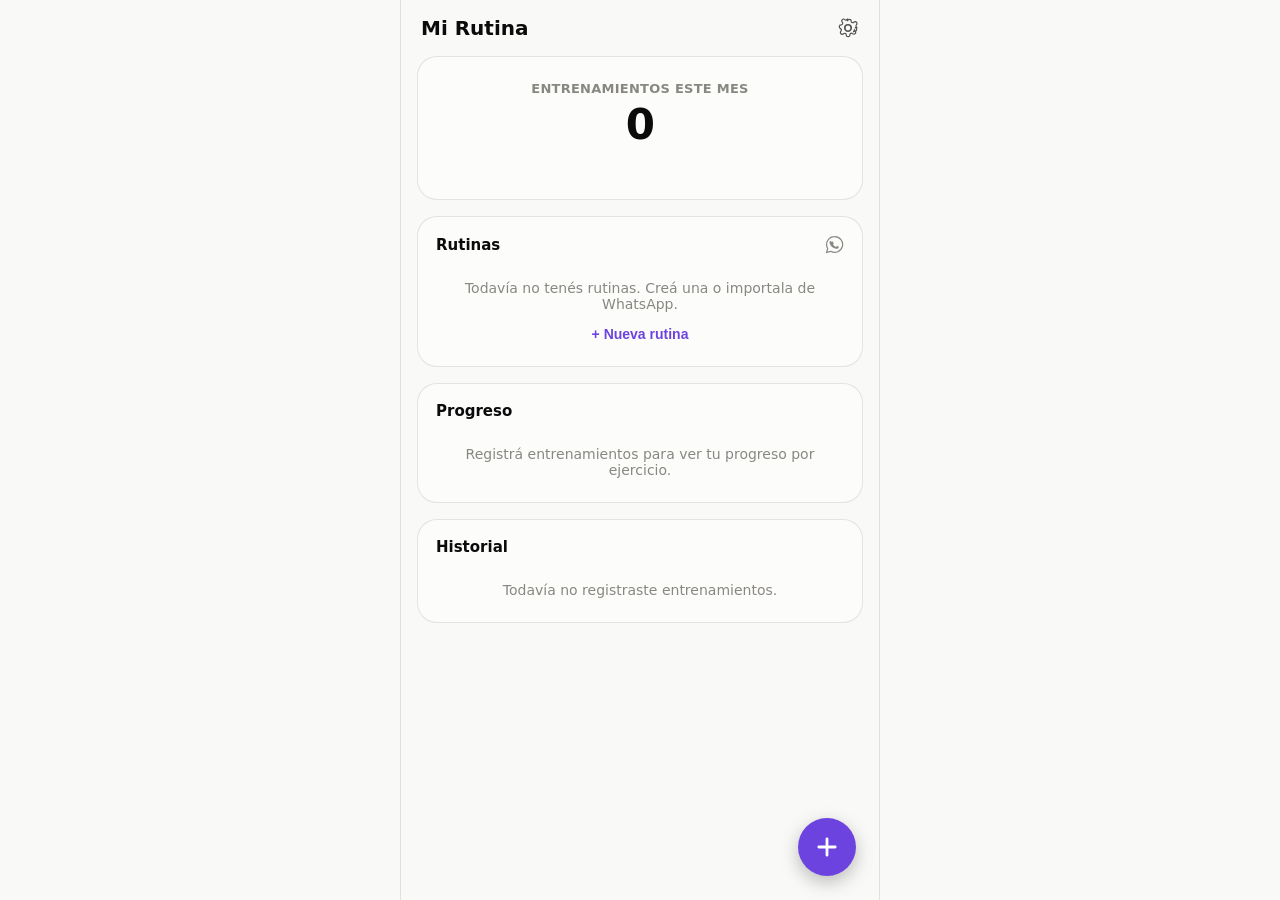
==== commit 12ffe466: "Build Mi Rutina: gym progress tracker PWA with WhatsApp routine import Replaces the placeholder cont" ====
--- a/index.html
+++ b/index.html
@@ -3,10 +3,10 @@
 <head>
 <meta charset="UTF-8" />
 <meta name="viewport" content="width=device-width, initial-scale=1, viewport-fit=cover" />
-<title>Mis Gastos</title>
-<meta name="description" content="Registrá tus gastos en segundos y mirá en qué se te va la plata." />
+<title>Mi Rutina</title>
+<meta name="description" content="Registrá tus entrenamientos, pesos y repeticiones desde el celular. Importá rutinas pegando el mensaje de WhatsApp." />
 <meta name="theme-color" content="#fcfcfb" media="(prefers-color-scheme: light)" />
-<meta name="theme-color" content="#1a1a19" media="(prefers-color-scheme: dark)" />
+<meta name="theme-color" content="#111110" media="(prefers-color-scheme: dark)" />
 <link rel="manifest" href="manifest.webmanifest" />
 <link rel="icon" href="icons/icon.svg" type="image/svg+xml" />
 <link rel="apple-touch-icon" href="icons/icon-180.png" />
@@ -15,7 +15,7 @@
 <link rel="apple-touch-icon" sizes="180x180" href="icons/icon-180.png" />
 <meta name="apple-mobile-web-app-capable" content="yes" />
 <meta name="apple-mobile-web-app-status-bar-style" content="black-translucent" />
-<meta name="apple-mobile-web-app-title" content="Mis Gastos" />
+<meta name="apple-mobile-web-app-title" content="Mi Rutina" />
 <link rel="stylesheet" href="styles.css" />
 </head>
 <body>
@@ -23,7 +23,7 @@
 <div class="app">
 
   <header class="topbar">
-    <h1>Mis Gastos</h1>
+    <h1>Mi Rutina</h1>
     <button id="settingsBtn" class="icon-btn" aria-label="Configuración" aria-haspopup="dialog">
       <svg viewBox="0 0 24 24" width="22" height="22" aria-hidden="true"><path d="M12 15.5a3.5 3.5 0 1 0 0-7 3.5 3.5 0 0 0 0 7Z" fill="none" stroke="currentColor" stroke-width="1.8"/><path d="M19.4 13.5a1.65 1.65 0 0 0 .33 1.82l.06.06a2 2 0 1 1-2.83 2.83l-.06-.06a1.65 1.65 0 0 0-1.82-.33 1.65 1.65 0 0 0-1 1.51V19.5a2 2 0 1 1-4 0v-.09a1.65 1.65 0 0 0-1.08-1.51 1.65 1.65 0 0 0-1.82.33l-.06.06a2 2 0 1 1-2.83-2.83l.06-.06a1.65 1.65 0 0 0 .33-1.82 1.65 1.65 0 0 0-1.51-1H4.5a2 2 0 1 1 0-4h.09a1.65 1.65 0 0 0 1.51-1.08 1.65 1.65 0 0 0-.33-1.82l-.06-.06a2 2 0 1 1 2.83-2.83l.06.06a1.65 1.65 0 0 0 1.82.33H10.5a1.65 1.65 0 0 0 1-1.51V4.5a2 2 0 1 1 4 0v.09a1.65 1.65 0 0 0 1 1.51 1.65 1.65 0 0 0 1.82-.33l.06-.06a2 2 0 1 1 2.83 2.83l-.06.06a1.65 1.65 0 0 0-.33 1.82V10.5a1.65 1.65 0 0 0 1.51 1H19.5a2 2 0 1 1 0 4h-.09a1.65 1.65 0 0 0-1.51 1Z" fill="none" stroke="currentColor" stroke-width="1.3"/></svg>
     </button>
@@ -31,105 +31,131 @@
 
   <main class="content">
 
-    <!-- Month switcher -->
-    <div class="month-switch">
-      <button id="prevMonth" class="icon-btn" aria-label="Mes anterior">
-        <svg viewBox="0 0 24 24" width="20" height="20" aria-hidden="true"><path d="M15 6l-6 6 6 6" fill="none" stroke="currentColor" stroke-width="2" stroke-linecap="round" stroke-linejoin="round"/></svg>
-      </button>
-      <span id="monthLabel" class="month-label">Agosto 2026</span>
-      <button id="nextMonth" class="icon-btn" aria-label="Mes siguiente">
-        <svg viewBox="0 0 24 24" width="20" height="20" aria-hidden="true"><path d="M9 6l6 6-6 6" fill="none" stroke="currentColor" stroke-width="2" stroke-linecap="round" stroke-linejoin="round"/></svg>
-      </button>
-    </div>
-
     <!-- Hero stat -->
     <section class="hero-tile viz-root">
-      <div class="hero-label">Total gastado</div>
-      <div id="heroTotal" class="hero-figure">$0</div>
+      <div class="hero-label">Entrenamientos este mes</div>
+      <div id="heroCount" class="hero-figure">0</div>
       <div id="heroDelta" class="hero-delta"></div>
     </section>
 
-    <!-- Budget -->
+    <!-- Routines -->
     <section class="card viz-root">
       <div class="card-title-row">
-        <h2 class="card-title">Presupuesto del mes</h2>
-        <button type="button" id="editBudgetBtn" class="icon-btn-sm" aria-label="Editar presupuesto">
-          <svg viewBox="0 0 24 24" width="18" height="18" aria-hidden="true"><path d="M4 20h4l10.5-10.5a2 2 0 0 0 0-2.83l-1.17-1.17a2 2 0 0 0-2.83 0L4 16v4Z" fill="none" stroke="currentColor" stroke-width="1.6" stroke-linecap="round" stroke-linejoin="round"/></svg>
+        <h2 class="card-title">Rutinas</h2>
+        <button type="button" id="importWhatsappBtn" class="icon-btn-sm" aria-label="Importar rutina de WhatsApp">
+          <svg viewBox="0 0 24 24" width="19" height="19" aria-hidden="true"><path d="M12 2a10 10 0 0 0-8.6 15L2 22l5.2-1.4A10 10 0 1 0 12 2Z" fill="none" stroke="currentColor" stroke-width="1.5"/><path d="M8.5 8.7c.2-.5.4-.5.6-.5h.5c.15 0 .35 0 .5.4.2.5.65 1.7.7 1.85.05.15.1.3 0 .5-.1.2-.15.3-.3.45-.15.15-.3.3-.15.55.15.25.7 1.1 1.5 1.8.9.8 1.5 1.05 1.75 1.2.25.15.4.1.55-.05.15-.2.65-.75.8-1 .15-.25.3-.2.5-.1.2.05 1.3.6 1.5.7.2.1.35.15.4.25.05.15.05.75-.2 1.4-.25.65-1.35 1.2-1.85 1.25-.5.05-1.1.1-3.5-.75-2.9-1.05-4.75-3.95-4.9-4.15-.15-.2-1.15-1.55-1.15-2.95 0-1.4.7-2.05.95-2.35Z" fill="currentColor" stroke="none"/></svg>
         </button>
       </div>
-      <div id="budgetContent">
-        <div class="budget-row">
-          <span id="budgetSpent" class="budget-amount"></span>
-          <span id="budgetTotal" class="budget-total"></span>
-        </div>
-        <div class="budget-track"><div id="budgetFill" class="budget-fill"></div></div>
-        <div id="budgetStatus" class="budget-status"></div>
-      </div>
-      <button type="button" id="budgetEmpty" class="link-btn" hidden>+ Configurar presupuesto de este mes</button>
+      <div id="routinesList" class="routines-list"></div>
+      <p id="routinesEmpty" class="empty-state" hidden>Todavía no tenés rutinas. Creá una o importala de WhatsApp.</p>
+      <button type="button" id="newRoutineBtn" class="link-btn">+ Nueva rutina</button>
     </section>
 
-    <!-- Category breakdown -->
+    <!-- Progress -->
     <section class="card viz-root">
-      <h2 class="card-title">Por categoría</h2>
-      <div id="categoryChart" class="bar-chart"></div>
-      <p id="emptyCategories" class="empty-state" hidden>Todavía no cargaste gastos este mes.</p>
+      <div class="card-title-row">
+        <h2 class="card-title">Progreso</h2>
+        <select id="progressExerciseSelect" class="inline-select" hidden></select>
+      </div>
+      <div id="progressChart" class="bar-chart"></div>
+      <p id="progressEmpty" class="empty-state">Registrá entrenamientos para ver tu progreso por ejercicio.</p>
     </section>
 
-    <!-- Transactions -->
+    <!-- History -->
     <section class="card viz-root">
-      <h2 class="card-title">Movimientos</h2>
-      <div id="txList" class="tx-list"></div>
-      <p id="emptyTx" class="empty-state" hidden>No hay gastos este mes. Tocá el botón + para agregar el primero.</p>
+      <h2 class="card-title">Historial</h2>
+      <div id="historyList" class="tx-list"></div>
+      <p id="historyEmpty" class="empty-state" hidden>Todavía no registraste entrenamientos.</p>
     </section>
 
   </main>
 
-  <button id="fab" class="fab" aria-label="Agregar gasto">
+  <button id="fab" class="fab" aria-label="Empezar entrenamiento">
     <svg viewBox="0 0 24 24" width="28" height="28" aria-hidden="true"><path d="M12 5v14M5 12h14" fill="none" stroke="currentColor" stroke-width="2.4" stroke-linecap="round"/></svg>
   </button>
 
 </div>
 
-<!-- Add expense sheet -->
-<div id="overlay" class="overlay" hidden></div>
-<div id="sheet" class="sheet" role="dialog" aria-modal="true" aria-labelledby="sheetTitle" hidden>
+<!-- Start workout sheet -->
+<div id="startOverlay" class="overlay" hidden></div>
+<div id="startSheet" class="sheet" role="dialog" aria-modal="true" aria-labelledby="startTitle" hidden>
   <div class="sheet-handle"></div>
-  <h2 id="sheetTitle" class="sheet-title">Nuevo gasto</h2>
-  <form id="expenseForm">
-    <div class="amount-field">
-      <span class="currency-prefix" id="currencyPrefix">$</span>
-      <input type="number" id="amountInput" inputmode="decimal" step="0.01" min="0" placeholder="0" required autocomplete="off" />
+  <h2 id="startTitle" class="sheet-title">Empezar entrenamiento</h2>
+  <div id="startRoutineList" class="start-routine-list"></div>
+  <button type="button" id="startBlankBtn" class="btn btn-ghost full start-blank-btn">🏋️ Entrenamiento libre</button>
+  <div class="sheet-actions">
+    <button type="button" id="startCancelBtn" class="btn btn-ghost full">Cancelar</button>
+  </div>
+</div>
+
+<!-- Active session sheet -->
+<div id="sessionOverlay" class="overlay" hidden></div>
+<div id="sessionSheet" class="sheet sheet-tall" role="dialog" aria-modal="true" aria-labelledby="sessionTitle" hidden>
+  <div class="sheet-handle"></div>
+  <h2 id="sessionTitle" class="sheet-title">Entrenamiento</h2>
+  <div id="sessionExerciseList" class="session-ex-list"></div>
+  <div class="field-group">
+    <label class="field-label" for="newExerciseInput">Agregar ejercicio</label>
+    <div class="add-exercise-row">
+      <input type="text" id="newExerciseInput" placeholder="Ej: Curl femoral" autocomplete="off" maxlength="60" />
+      <button type="button" id="addExerciseBtn" class="btn btn-ghost">+ Agregar</button>
     </div>
+  </div>
+  <div class="sheet-actions">
+    <button type="button" id="sessionCancelBtn" class="btn btn-ghost">Cancelar</button>
+    <button type="button" id="sessionSaveBtn" class="btn btn-primary">Guardar</button>
+  </div>
+</div>
 
+<!-- Routine editor sheet (create / edit / review import) -->
+<div id="routineOverlay" class="overlay" hidden></div>
+<div id="routineSheet" class="sheet sheet-tall" role="dialog" aria-modal="true" aria-labelledby="routineSheetTitle" hidden>
+  <div class="sheet-handle"></div>
+  <h2 id="routineSheetTitle" class="sheet-title">Nueva rutina</h2>
+  <form id="routineForm">
     <div class="field-group">
-      <label class="field-label">Categoría</label>
-      <div id="categoryChips" class="chip-grid"></div>
+      <label class="field-label" for="routineNameInput">Nombre</label>
+      <input type="text" id="routineNameInput" placeholder="Ej: Día 1 - Pecho y tríceps" autocomplete="off" maxlength="60" required />
     </div>
-
-    <div class="field-row">
-      <div class="field-group grow">
-        <label class="field-label" for="noteInput">Nota (opcional)</label>
-        <input type="text" id="noteInput" placeholder="Ej: almuerzo con Juan" autocomplete="off" maxlength="60" />
-      </div>
-      <div class="field-group">
-        <label class="field-label" for="dateInput">Fecha</label>
-        <input type="date" id="dateInput" required />
-      </div>
+    <div class="field-group">
+      <label class="field-label">Ejercicios</label>
+      <div id="routineExerciseList" class="routine-ex-list"></div>
+      <button type="button" id="addRoutineExerciseBtn" class="link-btn">+ Agregar ejercicio</button>
     </div>
-
-    <div class="field-group">
-      <label class="toggle-row">
-        <input type="checkbox" id="repeatToggle" />
-        <span>🔁 Repetir todos los meses</span>
-      </label>
-      <p id="repeatHint" class="field-hint" hidden>Se va a cargar solo, cada mes, el día <strong id="repeatDay"></strong>.</p>
-    </div>
-
     <div class="sheet-actions">
-      <button type="button" id="cancelBtn" class="btn btn-ghost">Cancelar</button>
-      <button type="submit" class="btn btn-primary">Guardar</button>
+      <button type="button" id="routineCancelBtn" class="btn btn-ghost">Cancelar</button>
+      <button type="submit" class="btn btn-primary">Guardar rutina</button>
     </div>
   </form>
+</div>
+
+<!-- WhatsApp import sheet -->
+<div id="importOverlay" class="overlay" hidden></div>
+<div id="importSheet" class="sheet" role="dialog" aria-modal="true" aria-labelledby="importTitle" hidden>
+  <div class="sheet-handle"></div>
+  <h2 id="importTitle" class="sheet-title">Importar rutina de WhatsApp</h2>
+  <p class="field-hint" style="margin-top:-8px;">Copiá el mensaje con la rutina que te mandaron y pegalo acá abajo. Después vas a poder revisar y corregir cada ejercicio antes de guardar.</p>
+  <div class="field-group">
+    <textarea id="importTextarea" class="import-textarea" placeholder="Ej:&#10;1. Sentadilla 4x10&#10;2. Press banca 4x8 40kg&#10;3. Remo con barra 3x12" autocomplete="off"></textarea>
+  </div>
+  <div class="sheet-actions">
+    <button type="button" id="importCancelBtn" class="btn btn-ghost">Cancelar</button>
+    <button type="button" id="importParseBtn" class="btn btn-primary">Analizar mensaje</button>
+  </div>
+</div>
+
+<!-- History detail sheet -->
+<div id="historyDetailOverlay" class="overlay" hidden></div>
+<div id="historyDetailSheet" class="sheet sheet-tall" role="dialog" aria-modal="true" aria-labelledby="historyDetailTitle" hidden>
+  <div class="sheet-handle"></div>
+  <h2 id="historyDetailTitle" class="sheet-title">Entrenamiento</h2>
+  <div id="historyDetailContent" class="history-detail"></div>
+  <div class="sheet-actions">
+    <button type="button" id="historyDetailDeleteBtn" class="btn btn-danger full">Eliminar entrenamiento</button>
+  </div>
+  <div class="sheet-actions">
+    <button type="button" id="historyDetailCloseBtn" class="btn btn-primary full">Cerrar</button>
+  </div>
 </div>
 
 <!-- Settings sheet -->
@@ -138,69 +164,20 @@
   <div class="sheet-handle"></div>
   <h2 id="settingsTitle" class="sheet-title">Configuración</h2>
   <div class="field-group">
-    <label class="field-label" for="currencySelect">Moneda</label>
-    <select id="currencySelect"></select>
-  </div>
-  <div class="field-group">
-    <label class="field-label">Presupuesto</label>
-    <p class="field-hint" style="margin-top:0;">Se edita tocando el lápiz ✏️ en la tarjeta de presupuesto del dashboard.</p>
-  </div>
-  <div class="field-group">
-    <label class="field-label">Gastos recurrentes</label>
-    <button type="button" id="openRecurringBtn" class="btn btn-ghost full">Ver gastos recurrentes</button>
-    <p class="field-hint">Para agregar uno nuevo, cargá un gasto y activá "Repetir todos los meses".</p>
+    <label class="field-label" for="unitSelect">Unidad de peso</label>
+    <select id="unitSelect">
+      <option value="kg">Kilogramos (kg)</option>
+      <option value="lb">Libras (lb)</option>
+    </select>
   </div>
   <div class="field-group danger-zone">
     <label class="field-label">Datos</label>
     <button type="button" id="exportBtn" class="btn btn-ghost full">Exportar datos (JSON)</button>
-    <button type="button" id="clearBtn" class="btn btn-danger full">Borrar todos los gastos</button>
+    <button type="button" id="clearBtn" class="btn btn-danger full">Borrar todos los datos</button>
   </div>
   <div class="sheet-actions">
     <button type="button" id="closeSettingsBtn" class="btn btn-primary full">Listo</button>
   </div>
-</div>
-
-<!-- Recurring list sheet -->
-<div id="recurringOverlay" class="overlay" hidden></div>
-<div id="recurringSheet" class="sheet" role="dialog" aria-modal="true" aria-labelledby="recurringTitle" hidden>
-  <div class="sheet-handle"></div>
-  <h2 id="recurringTitle" class="sheet-title">Gastos recurrentes</h2>
-  <p class="field-hint" style="margin-top:-8px;">Se cargan solos como gasto cada mes, en el día que elijas.</p>
-  <div id="recurringList" class="recurring-list"></div>
-  <p id="recurringEmpty" class="empty-state" hidden>No tenés gastos recurrentes cargados.</p>
-  <div class="sheet-actions">
-    <button type="button" id="closeRecurringBtn" class="btn btn-ghost">Cerrar</button>
-    <button type="button" id="addRecurringBtn" class="btn btn-primary">+ Agregar</button>
-  </div>
-</div>
-
-<!-- Budget edit sheet -->
-<div id="budgetOverlay" class="overlay" hidden></div>
-<div id="budgetSheet" class="sheet" role="dialog" aria-modal="true" aria-labelledby="budgetSheetTitle" hidden>
-  <div class="sheet-handle"></div>
-  <h2 id="budgetSheetTitle" class="sheet-title">Presupuesto de <span id="budgetSheetMonth"></span></h2>
-  <form id="budgetForm">
-    <div class="amount-field">
-      <span class="currency-prefix" id="budgetFormCurrencyPrefix">$</span>
-      <input type="number" id="budgetFormInput" inputmode="decimal" min="0" step="1" placeholder="0" required autocomplete="off" />
-    </div>
-    <p class="field-hint" style="margin-top:-14px;">No incluye Ahorro ni Inversiones.</p>
-
-    <div class="field-group">
-      <label class="toggle-row">
-        <input type="checkbox" id="budgetApplyAllToggle" checked />
-        <span>Usar este monto todos los meses</span>
-      </label>
-      <p class="field-hint">Si lo desmarcás, va a aplicar solo a <strong id="budgetFormMonthInline"></strong>.</p>
-    </div>
-
-    <button type="button" id="budgetRemoveOverrideBtn" class="btn btn-ghost full" hidden>Quitar presupuesto especial de este mes</button>
-
-    <div class="sheet-actions">
-      <button type="button" id="budgetCancelBtn" class="btn btn-ghost">Cancelar</button>
-      <button type="submit" class="btn btn-primary">Guardar</button>
-    </div>
-  </form>
 </div>
 
 <div id="toast" class="toast" hidden></div>
--- a/styles.css
+++ b/styles.css
@@ -4,6 +4,7 @@
 :root {
   color-scheme: light;
   --surface-1:      #fcfcfb;
+  --surface-2:      #f2f1ee;
   --page:           #f9f9f7;
   --text-primary:   #0b0b0b;
   --text-secondary: #52514e;
@@ -14,23 +15,15 @@
   --good:           #006300;
   --warning:        #b45900;
   --critical:       #d03b3b;
-
-  --cat-comida:         #2a78d6;
-  --cat-transporte:     #eb6834;
-  --cat-vivienda:       #1baf7a;
-  --cat-boliche:        #4a3aa7;
-  --cat-juntas:         #eda100;
-  --cat-entrenamiento:  #e87ba4;
-  --cat-compras:        #008300;
-  --cat-ahorro:         #a16207;
-  --cat-inversiones:    #0e7490;
-  --cat-otros:          #e34948;
+  --accent:         #6d43e0;
+  --accent-soft:    #6d43e0;
 }
 
 @media (prefers-color-scheme: dark) {
   :root {
     color-scheme: dark;
     --surface-1:      #1a1a19;
+    --surface-2:      #232322;
     --page:           #0d0d0d;
     --text-primary:   #ffffff;
     --text-secondary: #c3c2b7;
@@ -41,17 +34,8 @@
     --good:           #0ca30c;
     --warning:        #f59e0b;
     --critical:       #e66767;
-
-    --cat-comida:         #3987e5;
-    --cat-transporte:     #d95926;
-    --cat-vivienda:       #199e70;
-    --cat-boliche:        #9085e9;
-    --cat-juntas:         #c98500;
-    --cat-entrenamiento:  #d55181;
-    --cat-compras:        #008300;
-    --cat-ahorro:         #d4a017;
-    --cat-inversiones:    #22b8cf;
-    --cat-otros:          #e66767;
+    --accent:         #6a5cf0;
+    --accent-soft:    #8f84f2;
   }
 }
 
@@ -108,22 +92,6 @@
   gap: 16px;
 }
 
-.month-switch {
-  display: flex;
-  align-items: center;
-  justify-content: center;
-  gap: 16px;
-  padding: 4px 0;
-}
-.month-label {
-  font-size: 15px;
-  font-weight: 600;
-  color: var(--text-secondary);
-  min-width: 160px;
-  text-align: center;
-  text-transform: capitalize;
-}
-
 .viz-root { color-scheme: inherit; }
 
 .hero-tile {
@@ -173,6 +141,7 @@
   align-items: center;
   justify-content: space-between;
   margin-bottom: 14px;
+  gap: 10px;
 }
 .card-title-row .card-title { margin-bottom: 0; }
 .icon-btn-sm {
@@ -193,7 +162,7 @@
   width: 100%;
   background: none;
   border: none;
-  color: var(--cat-comida);
+  color: var(--accent);
   font-size: 14px;
   font-weight: 600;
   text-align: center;
@@ -201,7 +170,19 @@
   cursor: pointer;
 }
 
-/* Category bar chart */
+.inline-select {
+  font-size: 13px;
+  font-weight: 600;
+  padding: 6px 10px;
+  border-radius: 10px;
+  border: 1.5px solid var(--gridline);
+  background: var(--surface-1);
+  color: var(--text-primary);
+  font-family: inherit;
+  max-width: 55%;
+}
+
+/* Bar chart (progress) */
 .bar-chart {
   display: flex;
   flex-direction: column;
@@ -221,12 +202,6 @@
   color: var(--text-secondary);
   font-weight: 600;
   white-space: nowrap;
-}
-.bar-dot {
-  width: 10px;
-  height: 10px;
-  border-radius: 3px;
-  flex: none;
 }
 .bar-track {
   height: 10px;
@@ -238,6 +213,7 @@
   height: 100%;
   border-radius: 6px 4px 4px 6px;
   min-width: 3px;
+  background: var(--accent);
 }
 .bar-row-value {
   font-size: 13px;
@@ -254,50 +230,50 @@
   margin: 0;
 }
 
-/* Budget */
-.budget-row {
-  display: flex;
-  align-items: baseline;
-  justify-content: space-between;
-  gap: 8px;
-  margin-bottom: 10px;
-}
-.budget-amount {
-  font-size: 22px;
-  font-weight: 700;
-  font-variant-numeric: tabular-nums;
-}
-.budget-total {
-  font-size: 14px;
-  color: var(--text-muted);
-  font-weight: 600;
-  font-variant-numeric: tabular-nums;
-}
-.budget-track {
-  height: 14px;
-  background: var(--gridline);
-  border-radius: 8px;
+/* Routines list */
+.routines-list {
+  display: flex;
+  flex-direction: column;
+}
+.routine-row {
+  display: flex;
+  align-items: center;
+  gap: 10px;
+  padding: 10px 0;
+  border-top: 1px solid var(--gridline);
+}
+.routines-list > .routine-row:first-child { border-top: none; }
+.routine-main { flex: 1; min-width: 0; cursor: pointer; }
+.routine-name {
+  font-size: 14.5px;
+  font-weight: 600;
+  white-space: nowrap;
   overflow: hidden;
-}
-.budget-fill {
-  height: 100%;
-  border-radius: 8px;
-  min-width: 4px;
-  background: var(--good);
-  transition: width .2s ease-out;
-}
-.budget-fill.warning { background: var(--warning); }
-.budget-fill.critical { background: var(--critical); }
-.budget-status {
-  margin-top: 8px;
-  font-size: 13px;
-  font-weight: 600;
-  color: var(--text-secondary);
-}
-.budget-status.warning { color: var(--warning); }
-.budget-status.critical { color: var(--critical); }
-
-/* Transaction list */
+  text-overflow: ellipsis;
+}
+.routine-meta {
+  font-size: 12.5px;
+  color: var(--text-muted);
+}
+.routine-actions {
+  display: flex;
+  gap: 2px;
+  flex: none;
+}
+.routine-actions button {
+  background: none;
+  border: none;
+  padding: 8px;
+  cursor: pointer;
+  color: var(--text-muted);
+  border-radius: 999px;
+  display: flex;
+}
+.routine-actions button:active { background: var(--border); }
+.routine-start-btn { color: var(--accent) !important; }
+.routine-delete-btn:active { color: var(--critical) !important; }
+
+/* History list (reuses tx-list pattern) */
 .tx-list {
   display: flex;
   flex-direction: column;
@@ -311,18 +287,16 @@
   padding: 12px 0 6px;
 }
 .tx-day-heading:first-child { padding-top: 0; }
-
 .tx-row {
   display: flex;
   align-items: center;
   gap: 12px;
   padding: 10px 0;
   border-top: 1px solid var(--gridline);
-  position: relative;
+  cursor: pointer;
 }
 .tx-day-heading + .tx-row,
 .tx-list > .tx-row:first-child { border-top: none; }
-
 .tx-icon {
   width: 38px;
   height: 38px;
@@ -332,11 +306,9 @@
   justify-content: center;
   font-size: 18px;
   flex: none;
-}
-.tx-main {
-  flex: 1;
-  min-width: 0;
-}
+  background: color-mix(in srgb, var(--accent) 16%, transparent);
+}
+.tx-main { flex: 1; min-width: 0; }
 .tx-category {
   font-size: 14px;
   font-weight: 600;
@@ -351,101 +323,9 @@
   overflow: hidden;
   text-overflow: ellipsis;
 }
-.tx-amount {
-  font-size: 15px;
-  font-weight: 700;
-  font-variant-numeric: tabular-nums;
-  flex: none;
-}
-.tx-delete {
-  background: none;
-  border: none;
-  color: var(--text-muted);
-  padding: 8px;
-  margin-right: -8px;
-  cursor: pointer;
-  flex: none;
-}
-.tx-delete:active { color: var(--critical); }
-.tx-auto-tag {
-  display: inline-block;
-  font-size: 10.5px;
-  font-weight: 700;
-  color: var(--text-muted);
-  background: var(--gridline);
-  border-radius: 5px;
-  padding: 1px 5px;
-  margin-left: 6px;
-  vertical-align: middle;
-  text-transform: uppercase;
-  letter-spacing: .01em;
-}
-
-/* Recurring list */
-.recurring-list {
-  display: flex;
-  flex-direction: column;
-  max-height: 45vh;
-  overflow-y: auto;
-}
-.recurring-row {
-  display: flex;
-  align-items: center;
-  gap: 12px;
-  padding: 10px 0;
-  border-top: 1px solid var(--gridline);
-}
-.recurring-list > .recurring-row:first-child { border-top: none; }
-.recurring-main { flex: 1; min-width: 0; }
-.recurring-name {
-  font-size: 14px;
-  font-weight: 600;
-  white-space: nowrap;
-  overflow: hidden;
-  text-overflow: ellipsis;
-}
-.recurring-meta {
-  font-size: 12.5px;
-  color: var(--text-muted);
-}
-.recurring-amount {
-  font-size: 15px;
-  font-weight: 700;
-  font-variant-numeric: tabular-nums;
-  flex: none;
-}
-.recurring-delete {
-  background: none;
-  border: none;
-  color: var(--text-muted);
-  padding: 8px;
-  margin-right: -8px;
-  cursor: pointer;
-  flex: none;
-}
-.recurring-delete:active { color: var(--critical); }
-
-/* FAB */
-.fab {
-  position: fixed;
-  bottom: max(24px, env(safe-area-inset-bottom));
-  right: max(24px, calc((100vw - 480px) / 2 + 24px));
-  width: 58px;
-  height: 58px;
-  border-radius: 999px;
-  background: var(--cat-comida);
-  color: #fff;
-  border: none;
-  display: flex;
-  align-items: center;
-  justify-content: center;
-  box-shadow: 0 6px 18px rgba(0,0,0,0.25);
-  cursor: pointer;
-  z-index: 20;
-}
-.fab:active { transform: scale(0.95); }
-
-/* Overlay + bottom sheet */
+.tx-chevron { color: var(--text-muted); flex: none; }
+
+/* Sheets & overlays */
 .overlay {
   position: fixed;
   inset: 0;
@@ -471,6 +351,7 @@
   animation: slideUp .18s ease-out;
   box-shadow: 0 -8px 30px rgba(0,0,0,0.3);
 }
+.sheet.sheet-tall { max-height: 92vh; }
 @keyframes slideUp { from { transform: translateY(24px); opacity: 0; } to { transform: translateY(0); opacity: 1; } }
 
 .sheet-handle {
@@ -486,33 +367,6 @@
   margin: 0 0 16px;
 }
 
-.amount-field {
-  display: flex;
-  align-items: baseline;
-  justify-content: center;
-  gap: 4px;
-  padding: 12px 0 20px;
-}
-.currency-prefix {
-  font-size: 30px;
-  font-weight: 700;
-  color: var(--text-muted);
-}
-#amountInput {
-  border: none;
-  background: none;
-  font-size: 48px;
-  font-weight: 700;
-  width: 100%;
-  max-width: 220px;
-  text-align: center;
-  color: var(--text-primary);
-  font-variant-numeric: proportional-nums;
-}
-#amountInput:focus { outline: none; }
-#amountInput::-webkit-outer-spin-button,
-#amountInput::-webkit-inner-spin-button { -webkit-appearance: none; margin: 0; }
-
 .field-group { margin-bottom: 16px; }
 .field-group.grow { flex: 1; }
 .field-row { display: flex; gap: 12px; }
@@ -531,82 +385,7 @@
   margin: -12px 0 16px;
 }
 
-.toggle-row {
-  display: flex;
-  align-items: center;
-  gap: 10px;
-  cursor: pointer;
-  font-size: 14px;
-  font-weight: 600;
-  color: var(--text-primary);
-}
-.toggle-row input[type="checkbox"] {
-  appearance: none;
-  -webkit-appearance: none;
-  width: 42px;
-  height: 25px;
-  border-radius: 999px;
-  background: var(--gridline);
-  position: relative;
-  cursor: pointer;
-  flex: none;
-  margin: 0;
-  transition: background .15s;
-}
-.toggle-row input[type="checkbox"]::after {
-  content: "";
-  position: absolute;
-  top: 2px;
-  left: 2px;
-  width: 21px;
-  height: 21px;
-  border-radius: 50%;
-  background: #fff;
-  transition: transform .15s;
-  box-shadow: 0 1px 3px rgba(0,0,0,0.35);
-}
-.toggle-row input[type="checkbox"]:checked {
-  background: var(--cat-comida);
-}
-.toggle-row input[type="checkbox"]:checked::after {
-  transform: translateX(17px);
-}
-
-.chip-grid {
-  display: grid;
-  grid-template-columns: repeat(5, 1fr);
-  gap: 8px;
-}
-.chip {
-  display: flex;
-  flex-direction: column;
-  align-items: center;
-  gap: 4px;
-  padding: 10px 2px;
-  border-radius: 14px;
-  border: 1.5px solid var(--gridline);
-  background: transparent;
-  cursor: pointer;
-  font-size: 10.5px;
-  font-weight: 600;
-  color: var(--text-secondary);
-}
-.chip .chip-icon {
-  width: 30px;
-  height: 30px;
-  border-radius: 999px;
-  display: flex;
-  align-items: center;
-  justify-content: center;
-  font-size: 15px;
-}
-.chip[aria-pressed="true"] {
-  border-color: var(--chip-color, var(--cat-comida));
-  background: color-mix(in srgb, var(--chip-color, var(--cat-comida)) 14%, transparent);
-  color: var(--text-primary);
-}
-
-input[type="text"], input[type="date"], select {
+input[type="text"], input[type="number"], input[type="date"], select, textarea {
   width: 100%;
   font-size: 15px;
   padding: 11px 12px;
@@ -616,9 +395,17 @@
   color: var(--text-primary);
   font-family: inherit;
 }
-input[type="text"]:focus, input[type="date"]:focus, select:focus {
+input[type="text"]:focus, input[type="number"]:focus, input[type="date"]:focus, select:focus, textarea:focus {
   outline: none;
-  border-color: var(--cat-comida);
+  border-color: var(--accent);
+}
+input[type="number"]::-webkit-outer-spin-button,
+input[type="number"]::-webkit-inner-spin-button { -webkit-appearance: none; margin: 0; }
+
+.import-textarea {
+  min-height: 160px;
+  resize: vertical;
+  line-height: 1.4;
 }
 
 .sheet-actions {
@@ -636,13 +423,204 @@
   cursor: pointer;
 }
 .btn.full { flex: none; width: 100%; }
-.btn-primary { background: var(--cat-comida); color: #fff; }
+.btn-primary { background: var(--accent); color: #fff; }
 .btn-primary:active { opacity: .85; }
 .btn-ghost { background: var(--gridline); color: var(--text-primary); }
 .btn-ghost:active { opacity: .85; }
 .btn-danger { background: transparent; color: var(--critical); border: 1.5px solid var(--critical); margin-top: 8px; }
 .danger-zone .btn { margin-bottom: 0; }
 .danger-zone .btn-ghost { margin-bottom: 8px; }
+
+/* FAB */
+.fab {
+  position: fixed;
+  bottom: max(24px, env(safe-area-inset-bottom));
+  right: max(24px, calc((100vw - 480px) / 2 + 24px));
+  width: 58px;
+  height: 58px;
+  border-radius: 999px;
+  background: var(--accent);
+  color: #fff;
+  border: none;
+  display: flex;
+  align-items: center;
+  justify-content: center;
+  box-shadow: 0 6px 18px rgba(0,0,0,0.25);
+  cursor: pointer;
+  z-index: 20;
+}
+.fab:active { transform: scale(0.95); }
+
+/* Start-workout sheet */
+.start-routine-list {
+  display: flex;
+  flex-direction: column;
+  gap: 8px;
+  margin-bottom: 10px;
+}
+.start-routine-btn {
+  display: flex;
+  align-items: center;
+  justify-content: space-between;
+  gap: 10px;
+  width: 100%;
+  text-align: left;
+  padding: 14px 16px;
+  border-radius: 14px;
+  border: 1.5px solid var(--gridline);
+  background: var(--surface-2);
+  color: var(--text-primary);
+  cursor: pointer;
+}
+.start-routine-btn:active { border-color: var(--accent); }
+.start-routine-btn .routine-name { font-size: 15px; }
+.start-routine-btn .routine-meta { font-size: 12.5px; }
+.start-blank-btn { margin-bottom: 4px; }
+
+/* Session logging */
+.session-ex-list {
+  display: flex;
+  flex-direction: column;
+  gap: 14px;
+  margin-bottom: 18px;
+}
+.session-ex-block {
+  border: 1px solid var(--gridline);
+  border-radius: 16px;
+  padding: 12px 14px 14px;
+}
+.session-ex-header {
+  display: flex;
+  align-items: flex-start;
+  justify-content: space-between;
+  gap: 8px;
+  margin-bottom: 10px;
+}
+.session-ex-name {
+  font-size: 14.5px;
+  font-weight: 700;
+}
+.session-ex-target {
+  display: block;
+  font-size: 12px;
+  font-weight: 600;
+  color: var(--text-muted);
+  margin-top: 2px;
+}
+.session-ex-remove {
+  background: none;
+  border: none;
+  color: var(--text-muted);
+  padding: 4px;
+  margin: -4px;
+  cursor: pointer;
+  flex: none;
+  font-size: 15px;
+}
+.session-ex-remove:active { color: var(--critical); }
+
+.set-rows { display: flex; flex-direction: column; gap: 8px; }
+.set-row {
+  display: grid;
+  grid-template-columns: 52px 1fr 16px 1fr 26px;
+  align-items: center;
+  gap: 8px;
+}
+.set-index {
+  font-size: 12.5px;
+  font-weight: 700;
+  color: var(--text-muted);
+}
+.set-row input { padding: 9px 10px; font-size: 14px; text-align: center; }
+.set-x { text-align: center; color: var(--text-muted); font-size: 12px; }
+.set-remove {
+  background: none;
+  border: none;
+  color: var(--text-muted);
+  cursor: pointer;
+  font-size: 16px;
+  padding: 4px;
+}
+.set-remove:active { color: var(--critical); }
+
+.add-set-btn {
+  margin-top: 10px;
+  background: none;
+  border: none;
+  color: var(--accent);
+  font-size: 13px;
+  font-weight: 700;
+  cursor: pointer;
+  padding: 4px 0;
+}
+
+.add-exercise-row {
+  display: flex;
+  gap: 8px;
+}
+.add-exercise-row input { flex: 1; }
+.add-exercise-row .btn { flex: none; padding: 11px 16px; }
+
+/* Routine editor */
+.routine-ex-list {
+  display: flex;
+  flex-direction: column;
+  gap: 8px;
+  margin-bottom: 10px;
+}
+.routine-ex-row {
+  display: grid;
+  grid-template-columns: 1fr 52px 12px 64px 32px;
+  align-items: center;
+  gap: 6px;
+}
+.routine-ex-row input { padding: 9px 8px; font-size: 13.5px; }
+.routine-ex-row .rx-x { text-align: center; color: var(--text-muted); font-size: 12px; }
+.routine-ex-remove {
+  background: none;
+  border: none;
+  color: var(--text-muted);
+  cursor: pointer;
+  font-size: 16px;
+  padding: 4px;
+}
+.routine-ex-remove:active { color: var(--critical); }
+
+/* History detail */
+.history-detail {
+  display: flex;
+  flex-direction: column;
+  gap: 14px;
+  margin-bottom: 8px;
+}
+.history-detail-meta {
+  font-size: 13px;
+  color: var(--text-muted);
+  font-weight: 600;
+}
+.history-ex-block {
+  border-top: 1px solid var(--gridline);
+  padding-top: 10px;
+}
+.history-ex-name {
+  font-size: 14.5px;
+  font-weight: 700;
+  margin-bottom: 6px;
+}
+.history-set-list {
+  display: flex;
+  flex-wrap: wrap;
+  gap: 6px;
+}
+.history-set-chip {
+  font-size: 12.5px;
+  font-weight: 600;
+  background: var(--surface-2);
+  border-radius: 8px;
+  padding: 5px 9px;
+  color: var(--text-secondary);
+  font-variant-numeric: tabular-nums;
+}
 
 .toast {
   position: fixed;
@@ -658,6 +636,8 @@
   z-index: 40;
   box-shadow: 0 6px 18px rgba(0,0,0,0.25);
   animation: fadeIn .15s ease-out;
+  max-width: calc(100% - 48px);
+  text-align: center;
 }
 
 @media (min-width: 480px) {
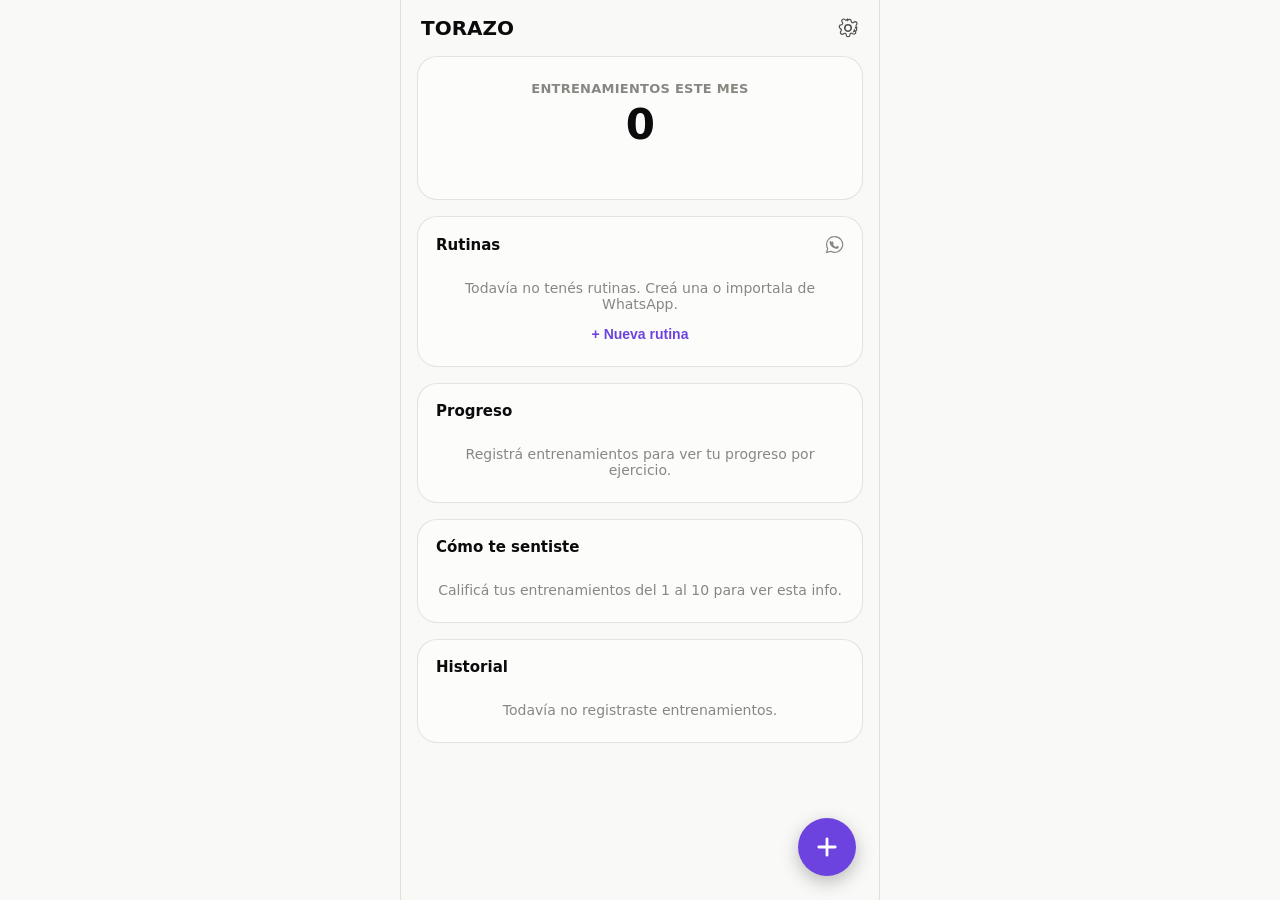
==== commit 810f3c11: "Rebrand to TORAZO and add post-workout rating (1-10) with mini dashboard App now moved to its own re" ====
--- a/index.html
+++ b/index.html
@@ -3,7 +3,7 @@
 <head>
 <meta charset="UTF-8" />
 <meta name="viewport" content="width=device-width, initial-scale=1, viewport-fit=cover" />
-<title>Mi Rutina</title>
+<title>TORAZO</title>
 <meta name="description" content="Registrá tus entrenamientos, pesos y repeticiones desde el celular. Importá rutinas pegando el mensaje de WhatsApp." />
 <meta name="theme-color" content="#fcfcfb" media="(prefers-color-scheme: light)" />
 <meta name="theme-color" content="#111110" media="(prefers-color-scheme: dark)" />
@@ -15,7 +15,7 @@
 <link rel="apple-touch-icon" sizes="180x180" href="icons/icon-180.png" />
 <meta name="apple-mobile-web-app-capable" content="yes" />
 <meta name="apple-mobile-web-app-status-bar-style" content="black-translucent" />
-<meta name="apple-mobile-web-app-title" content="Mi Rutina" />
+<meta name="apple-mobile-web-app-title" content="TORAZO" />
 <link rel="stylesheet" href="styles.css" />
 </head>
 <body>
@@ -23,7 +23,7 @@
 <div class="app">
 
   <header class="topbar">
-    <h1>Mi Rutina</h1>
+    <h1>TORAZO</h1>
     <button id="settingsBtn" class="icon-btn" aria-label="Configuración" aria-haspopup="dialog">
       <svg viewBox="0 0 24 24" width="22" height="22" aria-hidden="true"><path d="M12 15.5a3.5 3.5 0 1 0 0-7 3.5 3.5 0 0 0 0 7Z" fill="none" stroke="currentColor" stroke-width="1.8"/><path d="M19.4 13.5a1.65 1.65 0 0 0 .33 1.82l.06.06a2 2 0 1 1-2.83 2.83l-.06-.06a1.65 1.65 0 0 0-1.82-.33 1.65 1.65 0 0 0-1 1.51V19.5a2 2 0 1 1-4 0v-.09a1.65 1.65 0 0 0-1.08-1.51 1.65 1.65 0 0 0-1.82.33l-.06.06a2 2 0 1 1-2.83-2.83l.06-.06a1.65 1.65 0 0 0 .33-1.82 1.65 1.65 0 0 0-1.51-1H4.5a2 2 0 1 1 0-4h.09a1.65 1.65 0 0 0 1.51-1.08 1.65 1.65 0 0 0-.33-1.82l-.06-.06a2 2 0 1 1 2.83-2.83l.06.06a1.65 1.65 0 0 0 1.82.33H10.5a1.65 1.65 0 0 0 1-1.51V4.5a2 2 0 1 1 4 0v.09a1.65 1.65 0 0 0 1 1.51 1.65 1.65 0 0 0 1.82-.33l.06-.06a2 2 0 1 1 2.83 2.83l-.06.06a1.65 1.65 0 0 0-.33 1.82V10.5a1.65 1.65 0 0 0 1.51 1H19.5a2 2 0 1 1 0 4h-.09a1.65 1.65 0 0 0-1.51 1Z" fill="none" stroke="currentColor" stroke-width="1.3"/></svg>
     </button>
@@ -61,6 +61,16 @@
       <p id="progressEmpty" class="empty-state">Registrá entrenamientos para ver tu progreso por ejercicio.</p>
     </section>
 
+    <!-- Feeling / RPE -->
+    <section class="card viz-root">
+      <div class="card-title-row">
+        <h2 class="card-title">Cómo te sentiste</h2>
+        <span id="feelingAvg" class="feeling-avg" hidden></span>
+      </div>
+      <div id="feelingChart" class="bar-chart"></div>
+      <p id="feelingEmpty" class="empty-state">Calificá tus entrenamientos del 1 al 10 para ver esta info.</p>
+    </section>
+
     <!-- History -->
     <section class="card viz-root">
       <h2 class="card-title">Historial</h2>
@@ -100,6 +110,10 @@
       <input type="text" id="newExerciseInput" placeholder="Ej: Curl femoral" autocomplete="off" maxlength="60" />
       <button type="button" id="addExerciseBtn" class="btn btn-ghost">+ Agregar</button>
     </div>
+  </div>
+  <div class="field-group">
+    <label class="field-label">¿Cómo te sentiste? (opcional)</label>
+    <div id="ratingRow" class="rating-row"></div>
   </div>
   <div class="sheet-actions">
     <button type="button" id="sessionCancelBtn" class="btn btn-ghost">Cancelar</button>
--- a/styles.css
+++ b/styles.css
@@ -561,6 +561,39 @@
 .add-exercise-row input { flex: 1; }
 .add-exercise-row .btn { flex: none; padding: 11px 16px; }
 
+/* Rating row (session feeling, 1-10) */
+.rating-row {
+  display: flex;
+  flex-wrap: wrap;
+  gap: 6px;
+}
+.rating-btn {
+  width: 32px;
+  height: 32px;
+  border-radius: 9px;
+  border: 1.5px solid var(--gridline);
+  background: var(--surface-2);
+  color: var(--text-secondary);
+  font-size: 13px;
+  font-weight: 700;
+  cursor: pointer;
+  display: flex;
+  align-items: center;
+  justify-content: center;
+  flex: none;
+}
+.rating-btn[aria-pressed="true"] {
+  border-color: var(--accent);
+  background: var(--accent);
+  color: #fff;
+}
+.feeling-avg {
+  font-size: 13px;
+  font-weight: 700;
+  color: var(--accent);
+  white-space: nowrap;
+}
+
 /* Routine editor */
 .routine-ex-list {
   display: flex;
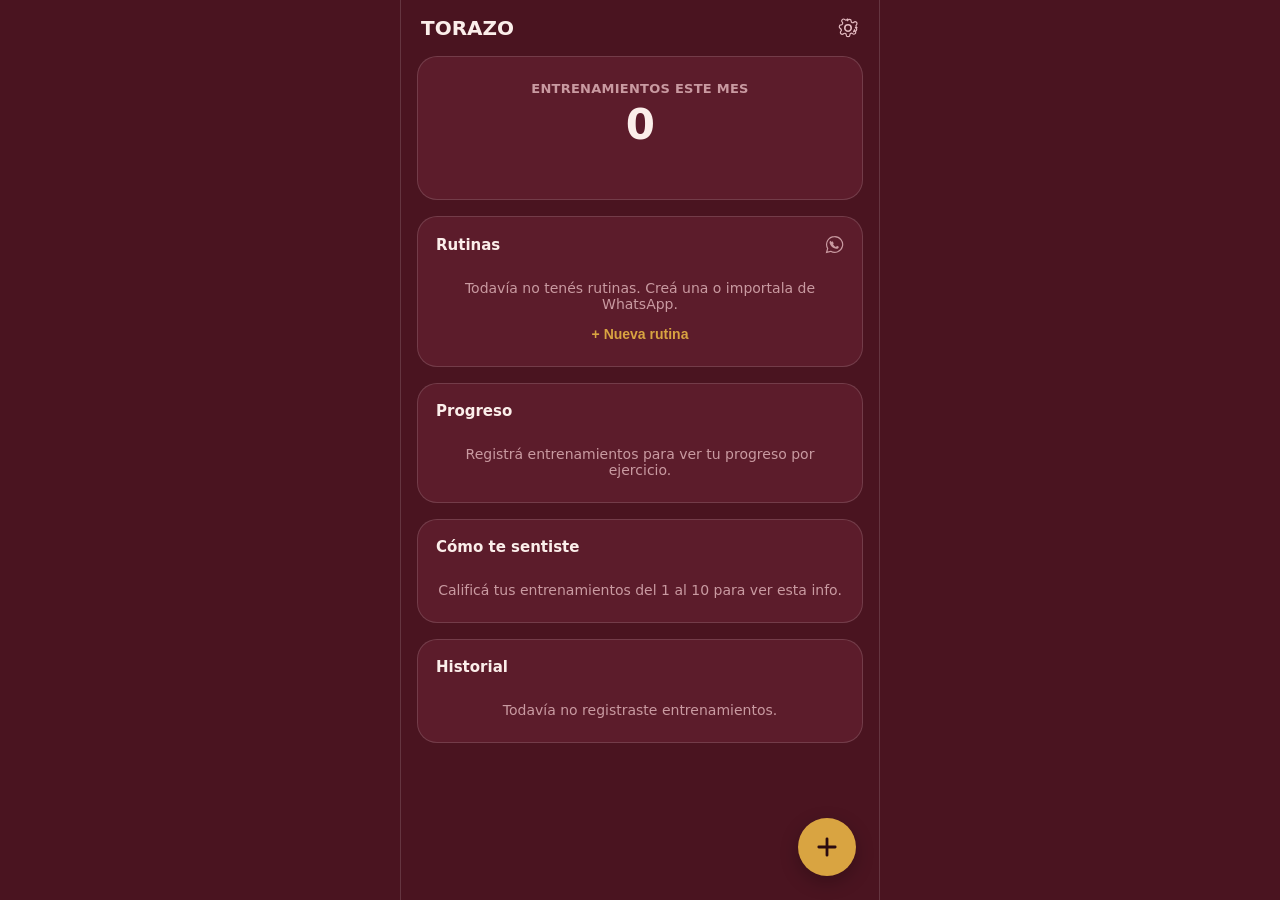
==== commit a54b8950: "Bordó theme, weight/rep steppers, and last-weight auto-fill - Recolored the whole app around a bordó" ====
--- a/index.html
+++ b/index.html
@@ -5,8 +5,8 @@
 <meta name="viewport" content="width=device-width, initial-scale=1, viewport-fit=cover" />
 <title>TORAZO</title>
 <meta name="description" content="Registrá tus entrenamientos, pesos y repeticiones desde el celular. Importá rutinas pegando el mensaje de WhatsApp." />
-<meta name="theme-color" content="#fcfcfb" media="(prefers-color-scheme: light)" />
-<meta name="theme-color" content="#111110" media="(prefers-color-scheme: dark)" />
+<meta name="theme-color" content="#4a1420" media="(prefers-color-scheme: light)" />
+<meta name="theme-color" content="#2c0b13" media="(prefers-color-scheme: dark)" />
 <link rel="manifest" href="manifest.webmanifest" />
 <link rel="icon" href="icons/icon.svg" type="image/svg+xml" />
 <link rel="apple-touch-icon" href="icons/icon-180.png" />
--- a/styles.css
+++ b/styles.css
@@ -2,40 +2,41 @@
 [hidden] { display: none !important; }
 
 :root {
-  color-scheme: light;
-  --surface-1:      #fcfcfb;
-  --surface-2:      #f2f1ee;
-  --page:           #f9f9f7;
-  --text-primary:   #0b0b0b;
-  --text-secondary: #52514e;
-  --text-muted:     #898781;
-  --gridline:       #e1e0d9;
-  --baseline:       #c3c2b7;
-  --border:         rgba(11,11,11,0.10);
-  --good:           #006300;
-  --warning:        #b45900;
-  --critical:       #d03b3b;
-  --accent:         #6d43e0;
-  --accent-soft:    #6d43e0;
+  color-scheme: dark;
+  --surface-1:      #5c1c2b;
+  --surface-2:      #6b2433;
+  --page:           #4a1420;
+  --text-primary:   #fbeeea;
+  --text-secondary: #e3b9bf;
+  --text-muted:     #c99aa1;
+  --gridline:       rgba(255,255,255,0.14);
+  --baseline:       rgba(255,255,255,0.24);
+  --border:         rgba(255,255,255,0.14);
+  --good:           #4caf6b;
+  --warning:        #e0a83f;
+  --critical:       #ef6a6a;
+  --accent:         #d9a441;
+  --accent-soft:    #d9a441;
+  --on-accent:      #2a0a10;
 }
 
 @media (prefers-color-scheme: dark) {
   :root {
-    color-scheme: dark;
-    --surface-1:      #1a1a19;
-    --surface-2:      #232322;
-    --page:           #0d0d0d;
-    --text-primary:   #ffffff;
-    --text-secondary: #c3c2b7;
-    --text-muted:     #898781;
-    --gridline:       #2c2c2a;
-    --baseline:       #383835;
-    --border:         rgba(255,255,255,0.10);
-    --good:           #0ca30c;
-    --warning:        #f59e0b;
-    --critical:       #e66767;
-    --accent:         #6a5cf0;
-    --accent-soft:    #8f84f2;
+    --surface-1:      #3d1019;
+    --surface-2:      #481521;
+    --page:           #2c0b13;
+    --text-primary:   #fbeeea;
+    --text-secondary: #e3b9bf;
+    --text-muted:     #c99aa1;
+    --gridline:       rgba(255,255,255,0.12);
+    --baseline:       rgba(255,255,255,0.20);
+    --border:         rgba(255,255,255,0.12);
+    --good:           #5cc17e;
+    --warning:        #e6b356;
+    --critical:       #f08080;
+    --accent:         #e3ae4c;
+    --accent-soft:    #e3ae4c;
+    --on-accent:      #2a0a10;
   }
 }
 
@@ -423,7 +424,7 @@
   cursor: pointer;
 }
 .btn.full { flex: none; width: 100%; }
-.btn-primary { background: var(--accent); color: #fff; }
+.btn-primary { background: var(--accent); color: var(--on-accent); }
 .btn-primary:active { opacity: .85; }
 .btn-ghost { background: var(--gridline); color: var(--text-primary); }
 .btn-ghost:active { opacity: .85; }
@@ -440,7 +441,7 @@
   height: 58px;
   border-radius: 999px;
   background: var(--accent);
-  color: #fff;
+  color: var(--on-accent);
   border: none;
   display: flex;
   align-items: center;
@@ -519,27 +520,80 @@
 }
 .session-ex-remove:active { color: var(--critical); }
 
-.set-rows { display: flex; flex-direction: column; gap: 8px; }
+.set-rows { display: flex; flex-direction: column; gap: 10px; }
 .set-row {
-  display: grid;
-  grid-template-columns: 52px 1fr 16px 1fr 26px;
-  align-items: center;
-  gap: 8px;
+  background: var(--surface-2);
+  border-radius: 14px;
+  padding: 8px 10px;
+}
+.set-row-top {
+  display: flex;
+  align-items: center;
+  justify-content: space-between;
+  margin-bottom: 6px;
 }
 .set-index {
   font-size: 12.5px;
   font-weight: 700;
   color: var(--text-muted);
 }
-.set-row input { padding: 9px 10px; font-size: 14px; text-align: center; }
+.set-row-inputs {
+  display: grid;
+  grid-template-columns: 1fr auto 16px 1fr;
+  align-items: center;
+  gap: 6px;
+}
+.set-unit {
+  font-size: 11.5px;
+  font-weight: 600;
+  color: var(--text-muted);
+  text-align: center;
+}
 .set-x { text-align: center; color: var(--text-muted); font-size: 12px; }
+
+.stepper {
+  display: grid;
+  grid-template-columns: 34px 1fr 34px;
+  align-items: stretch;
+  background: var(--surface-1);
+  border: 1.5px solid var(--gridline);
+  border-radius: 12px;
+  overflow: hidden;
+}
+.stepper input {
+  border: none;
+  background: none;
+  padding: 9px 2px;
+  font-size: 15px;
+  font-weight: 700;
+  text-align: center;
+  min-width: 0;
+}
+.stepper input:focus { outline: none; }
+.stepper-btn {
+  background: none;
+  border: none;
+  color: var(--accent);
+  font-size: 18px;
+  font-weight: 700;
+  cursor: pointer;
+  display: flex;
+  align-items: center;
+  justify-content: center;
+  padding: 0;
+}
+.stepper-btn:active { background: color-mix(in srgb, var(--accent) 22%, transparent); }
+.stepper-btn:first-child { border-right: 1.5px solid var(--gridline); }
+.stepper-btn:last-child { border-left: 1.5px solid var(--gridline); }
+
 .set-remove {
   background: none;
   border: none;
   color: var(--text-muted);
   cursor: pointer;
-  font-size: 16px;
+  font-size: 15px;
   padding: 4px;
+  margin: -4px;
 }
 .set-remove:active { color: var(--critical); }
 
@@ -585,7 +639,7 @@
 .rating-btn[aria-pressed="true"] {
   border-color: var(--accent);
   background: var(--accent);
-  color: #fff;
+  color: var(--on-accent);
 }
 .feeling-avg {
   font-size: 13px;
@@ -603,7 +657,7 @@
 }
 .routine-ex-row {
   display: grid;
-  grid-template-columns: 1fr 52px 12px 64px 32px;
+  grid-template-columns: 1fr 44px 12px 92px 32px;
   align-items: center;
   gap: 6px;
 }
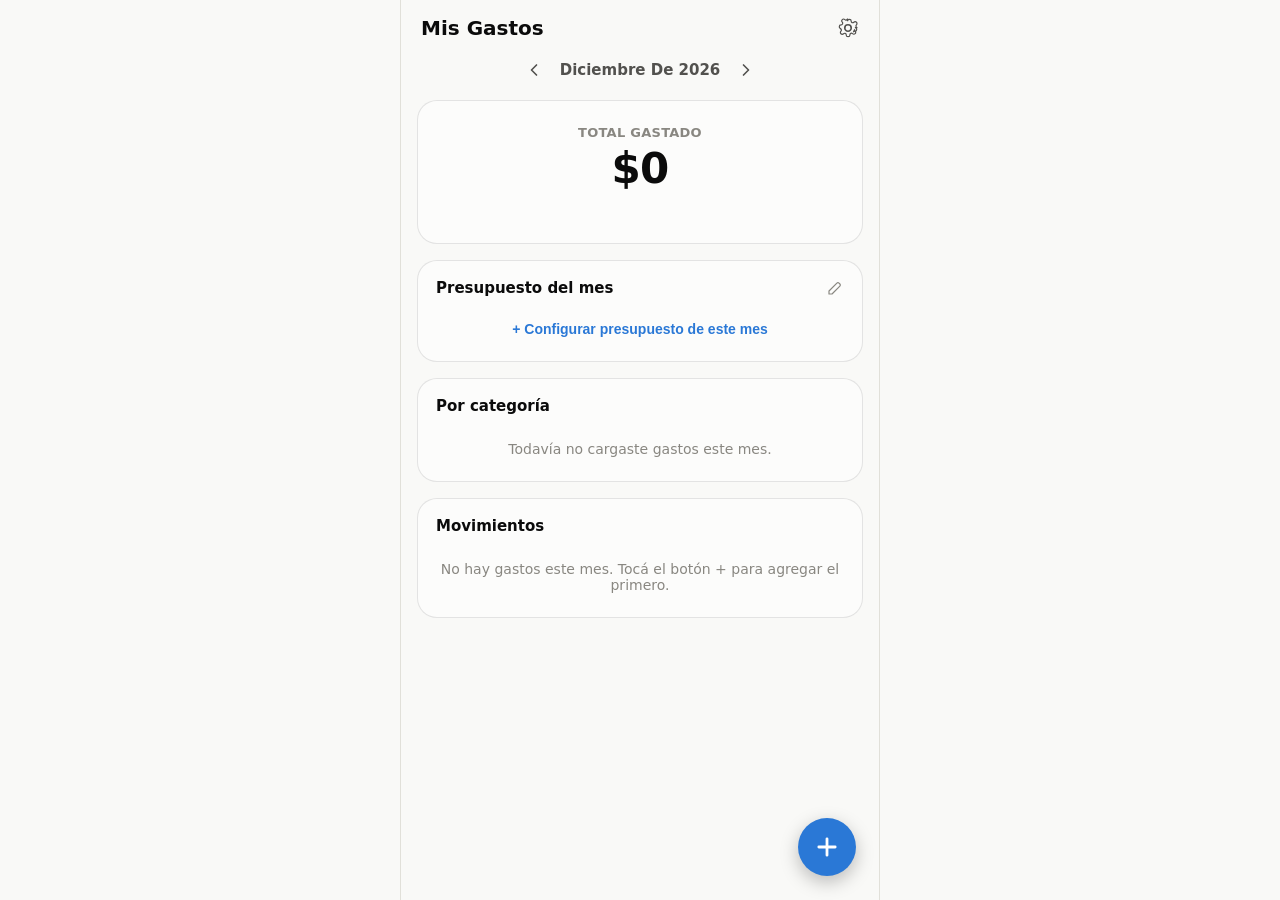
==== commit 0d90b0e1: "Add bulk CSV import for expenses Settings now has an "Importar gastos" flow: paste or upload a CSV (" ====
--- a/index.html
+++ b/index.html
@@ -3,10 +3,10 @@
 <head>
 <meta charset="UTF-8" />
 <meta name="viewport" content="width=device-width, initial-scale=1, viewport-fit=cover" />
-<title>TORAZO</title>
-<meta name="description" content="Registrá tus entrenamientos, pesos y repeticiones desde el celular. Importá rutinas pegando el mensaje de WhatsApp." />
-<meta name="theme-color" content="#4a1420" media="(prefers-color-scheme: light)" />
-<meta name="theme-color" content="#2c0b13" media="(prefers-color-scheme: dark)" />
+<title>Mis Gastos</title>
+<meta name="description" content="Registrá tus gastos en segundos y mirá en qué se te va la plata." />
+<meta name="theme-color" content="#fcfcfb" media="(prefers-color-scheme: light)" />
+<meta name="theme-color" content="#1a1a19" media="(prefers-color-scheme: dark)" />
 <link rel="manifest" href="manifest.webmanifest" />
 <link rel="icon" href="icons/icon.svg" type="image/svg+xml" />
 <link rel="apple-touch-icon" href="icons/icon-180.png" />
@@ -15,7 +15,7 @@
 <link rel="apple-touch-icon" sizes="180x180" href="icons/icon-180.png" />
 <meta name="apple-mobile-web-app-capable" content="yes" />
 <meta name="apple-mobile-web-app-status-bar-style" content="black-translucent" />
-<meta name="apple-mobile-web-app-title" content="TORAZO" />
+<meta name="apple-mobile-web-app-title" content="Mis Gastos" />
 <link rel="stylesheet" href="styles.css" />
 </head>
 <body>
@@ -23,7 +23,7 @@
 <div class="app">
 
   <header class="topbar">
-    <h1>TORAZO</h1>
+    <h1>Mis Gastos</h1>
     <button id="settingsBtn" class="icon-btn" aria-label="Configuración" aria-haspopup="dialog">
       <svg viewBox="0 0 24 24" width="22" height="22" aria-hidden="true"><path d="M12 15.5a3.5 3.5 0 1 0 0-7 3.5 3.5 0 0 0 0 7Z" fill="none" stroke="currentColor" stroke-width="1.8"/><path d="M19.4 13.5a1.65 1.65 0 0 0 .33 1.82l.06.06a2 2 0 1 1-2.83 2.83l-.06-.06a1.65 1.65 0 0 0-1.82-.33 1.65 1.65 0 0 0-1 1.51V19.5a2 2 0 1 1-4 0v-.09a1.65 1.65 0 0 0-1.08-1.51 1.65 1.65 0 0 0-1.82.33l-.06.06a2 2 0 1 1-2.83-2.83l.06-.06a1.65 1.65 0 0 0 .33-1.82 1.65 1.65 0 0 0-1.51-1H4.5a2 2 0 1 1 0-4h.09a1.65 1.65 0 0 0 1.51-1.08 1.65 1.65 0 0 0-.33-1.82l-.06-.06a2 2 0 1 1 2.83-2.83l.06.06a1.65 1.65 0 0 0 1.82.33H10.5a1.65 1.65 0 0 0 1-1.51V4.5a2 2 0 1 1 4 0v.09a1.65 1.65 0 0 0 1 1.51 1.65 1.65 0 0 0 1.82-.33l.06-.06a2 2 0 1 1 2.83 2.83l-.06.06a1.65 1.65 0 0 0-.33 1.82V10.5a1.65 1.65 0 0 0 1.51 1H19.5a2 2 0 1 1 0 4h-.09a1.65 1.65 0 0 0-1.51 1Z" fill="none" stroke="currentColor" stroke-width="1.3"/></svg>
     </button>
@@ -31,145 +31,105 @@
 
   <main class="content">
 
+    <!-- Month switcher -->
+    <div class="month-switch">
+      <button id="prevMonth" class="icon-btn" aria-label="Mes anterior">
+        <svg viewBox="0 0 24 24" width="20" height="20" aria-hidden="true"><path d="M15 6l-6 6 6 6" fill="none" stroke="currentColor" stroke-width="2" stroke-linecap="round" stroke-linejoin="round"/></svg>
+      </button>
+      <span id="monthLabel" class="month-label">Agosto 2026</span>
+      <button id="nextMonth" class="icon-btn" aria-label="Mes siguiente">
+        <svg viewBox="0 0 24 24" width="20" height="20" aria-hidden="true"><path d="M9 6l6 6-6 6" fill="none" stroke="currentColor" stroke-width="2" stroke-linecap="round" stroke-linejoin="round"/></svg>
+      </button>
+    </div>
+
     <!-- Hero stat -->
     <section class="hero-tile viz-root">
-      <div class="hero-label">Entrenamientos este mes</div>
-      <div id="heroCount" class="hero-figure">0</div>
+      <div class="hero-label">Total gastado</div>
+      <div id="heroTotal" class="hero-figure">$0</div>
       <div id="heroDelta" class="hero-delta"></div>
     </section>
 
-    <!-- Routines -->
+    <!-- Budget -->
     <section class="card viz-root">
       <div class="card-title-row">
-        <h2 class="card-title">Rutinas</h2>
-        <button type="button" id="importWhatsappBtn" class="icon-btn-sm" aria-label="Importar rutina de WhatsApp">
-          <svg viewBox="0 0 24 24" width="19" height="19" aria-hidden="true"><path d="M12 2a10 10 0 0 0-8.6 15L2 22l5.2-1.4A10 10 0 1 0 12 2Z" fill="none" stroke="currentColor" stroke-width="1.5"/><path d="M8.5 8.7c.2-.5.4-.5.6-.5h.5c.15 0 .35 0 .5.4.2.5.65 1.7.7 1.85.05.15.1.3 0 .5-.1.2-.15.3-.3.45-.15.15-.3.3-.15.55.15.25.7 1.1 1.5 1.8.9.8 1.5 1.05 1.75 1.2.25.15.4.1.55-.05.15-.2.65-.75.8-1 .15-.25.3-.2.5-.1.2.05 1.3.6 1.5.7.2.1.35.15.4.25.05.15.05.75-.2 1.4-.25.65-1.35 1.2-1.85 1.25-.5.05-1.1.1-3.5-.75-2.9-1.05-4.75-3.95-4.9-4.15-.15-.2-1.15-1.55-1.15-2.95 0-1.4.7-2.05.95-2.35Z" fill="currentColor" stroke="none"/></svg>
+        <h2 class="card-title">Presupuesto del mes</h2>
+        <button type="button" id="editBudgetBtn" class="icon-btn-sm" aria-label="Editar presupuesto">
+          <svg viewBox="0 0 24 24" width="18" height="18" aria-hidden="true"><path d="M4 20h4l10.5-10.5a2 2 0 0 0 0-2.83l-1.17-1.17a2 2 0 0 0-2.83 0L4 16v4Z" fill="none" stroke="currentColor" stroke-width="1.6" stroke-linecap="round" stroke-linejoin="round"/></svg>
         </button>
       </div>
-      <div id="routinesList" class="routines-list"></div>
-      <p id="routinesEmpty" class="empty-state" hidden>Todavía no tenés rutinas. Creá una o importala de WhatsApp.</p>
-      <button type="button" id="newRoutineBtn" class="link-btn">+ Nueva rutina</button>
-    </section>
-
-    <!-- Progress -->
+      <div id="budgetContent">
+        <div class="budget-row">
+          <span id="budgetSpent" class="budget-amount"></span>
+          <span id="budgetTotal" class="budget-total"></span>
+        </div>
+        <div class="budget-track"><div id="budgetFill" class="budget-fill"></div></div>
+        <div id="budgetStatus" class="budget-status"></div>
+      </div>
+      <button type="button" id="budgetEmpty" class="link-btn" hidden>+ Configurar presupuesto de este mes</button>
+    </section>
+
+    <!-- Category breakdown -->
     <section class="card viz-root">
-      <div class="card-title-row">
-        <h2 class="card-title">Progreso</h2>
-        <select id="progressExerciseSelect" class="inline-select" hidden></select>
-      </div>
-      <div id="progressChart" class="bar-chart"></div>
-      <p id="progressEmpty" class="empty-state">Registrá entrenamientos para ver tu progreso por ejercicio.</p>
-    </section>
-
-    <!-- Feeling / RPE -->
+      <h2 class="card-title">Por categoría</h2>
+      <div id="categoryChart" class="bar-chart"></div>
+      <p id="emptyCategories" class="empty-state" hidden>Todavía no cargaste gastos este mes.</p>
+    </section>
+
+    <!-- Transactions -->
     <section class="card viz-root">
-      <div class="card-title-row">
-        <h2 class="card-title">Cómo te sentiste</h2>
-        <span id="feelingAvg" class="feeling-avg" hidden></span>
-      </div>
-      <div id="feelingChart" class="bar-chart"></div>
-      <p id="feelingEmpty" class="empty-state">Calificá tus entrenamientos del 1 al 10 para ver esta info.</p>
-    </section>
-
-    <!-- History -->
-    <section class="card viz-root">
-      <h2 class="card-title">Historial</h2>
-      <div id="historyList" class="tx-list"></div>
-      <p id="historyEmpty" class="empty-state" hidden>Todavía no registraste entrenamientos.</p>
+      <h2 class="card-title">Movimientos</h2>
+      <div id="txList" class="tx-list"></div>
+      <p id="emptyTx" class="empty-state" hidden>No hay gastos este mes. Tocá el botón + para agregar el primero.</p>
     </section>
 
   </main>
 
-  <button id="fab" class="fab" aria-label="Empezar entrenamiento">
+  <button id="fab" class="fab" aria-label="Agregar gasto">
     <svg viewBox="0 0 24 24" width="28" height="28" aria-hidden="true"><path d="M12 5v14M5 12h14" fill="none" stroke="currentColor" stroke-width="2.4" stroke-linecap="round"/></svg>
   </button>
 
 </div>
 
-<!-- Start workout sheet -->
-<div id="startOverlay" class="overlay" hidden></div>
-<div id="startSheet" class="sheet" role="dialog" aria-modal="true" aria-labelledby="startTitle" hidden>
-  <div class="sheet-handle"></div>
-  <h2 id="startTitle" class="sheet-title">Empezar entrenamiento</h2>
-  <div id="startRoutineList" class="start-routine-list"></div>
-  <button type="button" id="startBlankBtn" class="btn btn-ghost full start-blank-btn">🏋️ Entrenamiento libre</button>
-  <div class="sheet-actions">
-    <button type="button" id="startCancelBtn" class="btn btn-ghost full">Cancelar</button>
-  </div>
-</div>
-
-<!-- Active session sheet -->
-<div id="sessionOverlay" class="overlay" hidden></div>
-<div id="sessionSheet" class="sheet sheet-tall" role="dialog" aria-modal="true" aria-labelledby="sessionTitle" hidden>
-  <div class="sheet-handle"></div>
-  <h2 id="sessionTitle" class="sheet-title">Entrenamiento</h2>
-  <div id="sessionExerciseList" class="session-ex-list"></div>
-  <div class="field-group">
-    <label class="field-label" for="newExerciseInput">Agregar ejercicio</label>
-    <div class="add-exercise-row">
-      <input type="text" id="newExerciseInput" placeholder="Ej: Curl femoral" autocomplete="off" maxlength="60" />
-      <button type="button" id="addExerciseBtn" class="btn btn-ghost">+ Agregar</button>
-    </div>
-  </div>
-  <div class="field-group">
-    <label class="field-label">¿Cómo te sentiste? (opcional)</label>
-    <div id="ratingRow" class="rating-row"></div>
-  </div>
-  <div class="sheet-actions">
-    <button type="button" id="sessionCancelBtn" class="btn btn-ghost">Cancelar</button>
-    <button type="button" id="sessionSaveBtn" class="btn btn-primary">Guardar</button>
-  </div>
-</div>
-
-<!-- Routine editor sheet (create / edit / review import) -->
-<div id="routineOverlay" class="overlay" hidden></div>
-<div id="routineSheet" class="sheet sheet-tall" role="dialog" aria-modal="true" aria-labelledby="routineSheetTitle" hidden>
-  <div class="sheet-handle"></div>
-  <h2 id="routineSheetTitle" class="sheet-title">Nueva rutina</h2>
-  <form id="routineForm">
-    <div class="field-group">
-      <label class="field-label" for="routineNameInput">Nombre</label>
-      <input type="text" id="routineNameInput" placeholder="Ej: Día 1 - Pecho y tríceps" autocomplete="off" maxlength="60" required />
-    </div>
-    <div class="field-group">
-      <label class="field-label">Ejercicios</label>
-      <div id="routineExerciseList" class="routine-ex-list"></div>
-      <button type="button" id="addRoutineExerciseBtn" class="link-btn">+ Agregar ejercicio</button>
-    </div>
+<!-- Add expense sheet -->
+<div id="overlay" class="overlay" hidden></div>
+<div id="sheet" class="sheet" role="dialog" aria-modal="true" aria-labelledby="sheetTitle" hidden>
+  <div class="sheet-handle"></div>
+  <h2 id="sheetTitle" class="sheet-title">Nuevo gasto</h2>
+  <form id="expenseForm">
+    <div class="amount-field">
+      <span class="currency-prefix" id="currencyPrefix">$</span>
+      <input type="number" id="amountInput" inputmode="decimal" step="0.01" min="0" placeholder="0" required autocomplete="off" />
+    </div>
+
+    <div class="field-group">
+      <label class="field-label">Categoría</label>
+      <div id="categoryChips" class="chip-grid"></div>
+    </div>
+
+    <div class="field-row">
+      <div class="field-group grow">
+        <label class="field-label" for="noteInput">Nota (opcional)</label>
+        <input type="text" id="noteInput" placeholder="Ej: almuerzo con Juan" autocomplete="off" maxlength="60" />
+      </div>
+      <div class="field-group">
+        <label class="field-label" for="dateInput">Fecha</label>
+        <input type="date" id="dateInput" required />
+      </div>
+    </div>
+
+    <div class="field-group">
+      <label class="toggle-row">
+        <input type="checkbox" id="repeatToggle" />
+        <span>🔁 Repetir todos los meses</span>
+      </label>
+      <p id="repeatHint" class="field-hint" hidden>Se va a cargar solo, cada mes, el día <strong id="repeatDay"></strong>.</p>
+    </div>
+
     <div class="sheet-actions">
-      <button type="button" id="routineCancelBtn" class="btn btn-ghost">Cancelar</button>
-      <button type="submit" class="btn btn-primary">Guardar rutina</button>
+      <button type="button" id="cancelBtn" class="btn btn-ghost">Cancelar</button>
+      <button type="submit" class="btn btn-primary">Guardar</button>
     </div>
   </form>
-</div>
-
-<!-- WhatsApp import sheet -->
-<div id="importOverlay" class="overlay" hidden></div>
-<div id="importSheet" class="sheet" role="dialog" aria-modal="true" aria-labelledby="importTitle" hidden>
-  <div class="sheet-handle"></div>
-  <h2 id="importTitle" class="sheet-title">Importar rutina de WhatsApp</h2>
-  <p class="field-hint" style="margin-top:-8px;">Copiá el mensaje con la rutina que te mandaron y pegalo acá abajo. Después vas a poder revisar y corregir cada ejercicio antes de guardar.</p>
-  <div class="field-group">
-    <textarea id="importTextarea" class="import-textarea" placeholder="Ej:&#10;1. Sentadilla 4x10&#10;2. Press banca 4x8 40kg&#10;3. Remo con barra 3x12" autocomplete="off"></textarea>
-  </div>
-  <div class="sheet-actions">
-    <button type="button" id="importCancelBtn" class="btn btn-ghost">Cancelar</button>
-    <button type="button" id="importParseBtn" class="btn btn-primary">Analizar mensaje</button>
-  </div>
-</div>
-
-<!-- History detail sheet -->
-<div id="historyDetailOverlay" class="overlay" hidden></div>
-<div id="historyDetailSheet" class="sheet sheet-tall" role="dialog" aria-modal="true" aria-labelledby="historyDetailTitle" hidden>
-  <div class="sheet-handle"></div>
-  <h2 id="historyDetailTitle" class="sheet-title">Entrenamiento</h2>
-  <div id="historyDetailContent" class="history-detail"></div>
-  <div class="sheet-actions">
-    <button type="button" id="historyDetailDeleteBtn" class="btn btn-danger full">Eliminar entrenamiento</button>
-  </div>
-  <div class="sheet-actions">
-    <button type="button" id="historyDetailCloseBtn" class="btn btn-primary full">Cerrar</button>
-  </div>
 </div>
 
 <!-- Settings sheet -->
@@ -178,19 +138,103 @@
   <div class="sheet-handle"></div>
   <h2 id="settingsTitle" class="sheet-title">Configuración</h2>
   <div class="field-group">
-    <label class="field-label" for="unitSelect">Unidad de peso</label>
-    <select id="unitSelect">
-      <option value="kg">Kilogramos (kg)</option>
-      <option value="lb">Libras (lb)</option>
-    </select>
+    <label class="field-label" for="currencySelect">Moneda</label>
+    <select id="currencySelect"></select>
+  </div>
+  <div class="field-group">
+    <label class="field-label">Presupuesto</label>
+    <p class="field-hint" style="margin-top:0;">Se edita tocando el lápiz ✏️ en la tarjeta de presupuesto del dashboard.</p>
+  </div>
+  <div class="field-group">
+    <label class="field-label">Gastos recurrentes</label>
+    <button type="button" id="openRecurringBtn" class="btn btn-ghost full">Ver gastos recurrentes</button>
+    <p class="field-hint">Para agregar uno nuevo, cargá un gasto y activá "Repetir todos los meses".</p>
+  </div>
+  <div class="field-group">
+    <label class="field-label">Importar</label>
+    <button type="button" id="openImportBtn" class="btn btn-ghost full">Importar gastos (CSV)</button>
+    <p class="field-hint">Para cargar muchos gastos de una, por ejemplo desde un estado de cuenta.</p>
   </div>
   <div class="field-group danger-zone">
     <label class="field-label">Datos</label>
     <button type="button" id="exportBtn" class="btn btn-ghost full">Exportar datos (JSON)</button>
-    <button type="button" id="clearBtn" class="btn btn-danger full">Borrar todos los datos</button>
+    <button type="button" id="clearBtn" class="btn btn-danger full">Borrar todos los gastos</button>
   </div>
   <div class="sheet-actions">
     <button type="button" id="closeSettingsBtn" class="btn btn-primary full">Listo</button>
+  </div>
+</div>
+
+<!-- Recurring list sheet -->
+<div id="recurringOverlay" class="overlay" hidden></div>
+<div id="recurringSheet" class="sheet" role="dialog" aria-modal="true" aria-labelledby="recurringTitle" hidden>
+  <div class="sheet-handle"></div>
+  <h2 id="recurringTitle" class="sheet-title">Gastos recurrentes</h2>
+  <p class="field-hint" style="margin-top:-8px;">Se cargan solos como gasto cada mes, en el día que elijas.</p>
+  <div id="recurringList" class="recurring-list"></div>
+  <p id="recurringEmpty" class="empty-state" hidden>No tenés gastos recurrentes cargados.</p>
+  <div class="sheet-actions">
+    <button type="button" id="closeRecurringBtn" class="btn btn-ghost">Cerrar</button>
+    <button type="button" id="addRecurringBtn" class="btn btn-primary">+ Agregar</button>
+  </div>
+</div>
+
+<!-- Budget edit sheet -->
+<div id="budgetOverlay" class="overlay" hidden></div>
+<div id="budgetSheet" class="sheet" role="dialog" aria-modal="true" aria-labelledby="budgetSheetTitle" hidden>
+  <div class="sheet-handle"></div>
+  <h2 id="budgetSheetTitle" class="sheet-title">Presupuesto de <span id="budgetSheetMonth"></span></h2>
+  <form id="budgetForm">
+    <div class="amount-field">
+      <span class="currency-prefix" id="budgetFormCurrencyPrefix">$</span>
+      <input type="number" id="budgetFormInput" inputmode="decimal" min="0" step="1" placeholder="0" required autocomplete="off" />
+    </div>
+    <p class="field-hint" style="margin-top:-14px;">No incluye Ahorro ni Inversiones.</p>
+
+    <div class="field-group">
+      <label class="toggle-row">
+        <input type="checkbox" id="budgetApplyAllToggle" checked />
+        <span>Usar este monto todos los meses</span>
+      </label>
+      <p class="field-hint">Si lo desmarcás, va a aplicar solo a <strong id="budgetFormMonthInline"></strong>.</p>
+    </div>
+
+    <button type="button" id="budgetRemoveOverrideBtn" class="btn btn-ghost full" hidden>Quitar presupuesto especial de este mes</button>
+
+    <div class="sheet-actions">
+      <button type="button" id="budgetCancelBtn" class="btn btn-ghost">Cancelar</button>
+      <button type="submit" class="btn btn-primary">Guardar</button>
+    </div>
+  </form>
+</div>
+
+<!-- Import sheet -->
+<div id="importOverlay" class="overlay" hidden></div>
+<div id="importSheet" class="sheet" role="dialog" aria-modal="true" aria-labelledby="importTitle" hidden>
+  <div class="sheet-handle"></div>
+  <h2 id="importTitle" class="sheet-title">Importar gastos</h2>
+  <p class="field-hint" style="margin-top:0;">Subí un archivo CSV o pegá el texto. Una fila por gasto: <code>fecha,monto,categoría,nota</code>.</p>
+
+  <div id="importForm">
+    <div class="field-group">
+      <input type="file" id="importFileInput" accept=".csv,text/csv,text/plain" />
+    </div>
+    <div class="field-group">
+      <textarea id="importTextarea" rows="6" placeholder="2026-09-05,2500,comida,Almuerzo&#10;2026-09-06,15000,transporte,Uber"></textarea>
+    </div>
+  </div>
+
+  <div id="importPreview" hidden>
+    <p id="importSummary" class="field-hint" style="margin-top:0;"></p>
+    <div id="importPreviewList" class="recurring-list"></div>
+  </div>
+
+  <p id="importError" class="field-hint import-error" hidden></p>
+
+  <div class="sheet-actions">
+    <button type="button" id="importCancelBtn" class="btn btn-ghost">Cancelar</button>
+    <button type="button" id="importPreviewBtn" class="btn btn-primary">Vista previa</button>
+    <button type="button" id="importConfirmBtn" class="btn btn-primary" hidden>Confirmar</button>
   </div>
 </div>
 
--- a/styles.css
+++ b/styles.css
@@ -2,41 +2,58 @@
 [hidden] { display: none !important; }
 
 :root {
-  color-scheme: dark;
-  --surface-1:      #5c1c2b;
-  --surface-2:      #6b2433;
-  --page:           #4a1420;
-  --text-primary:   #fbeeea;
-  --text-secondary: #e3b9bf;
-  --text-muted:     #c99aa1;
-  --gridline:       rgba(255,255,255,0.14);
-  --baseline:       rgba(255,255,255,0.24);
-  --border:         rgba(255,255,255,0.14);
-  --good:           #4caf6b;
-  --warning:        #e0a83f;
-  --critical:       #ef6a6a;
-  --accent:         #d9a441;
-  --accent-soft:    #d9a441;
-  --on-accent:      #2a0a10;
+  color-scheme: light;
+  --surface-1:      #fcfcfb;
+  --page:           #f9f9f7;
+  --text-primary:   #0b0b0b;
+  --text-secondary: #52514e;
+  --text-muted:     #898781;
+  --gridline:       #e1e0d9;
+  --baseline:       #c3c2b7;
+  --border:         rgba(11,11,11,0.10);
+  --good:           #006300;
+  --warning:        #b45900;
+  --critical:       #d03b3b;
+
+  --cat-comida:         #2a78d6;
+  --cat-transporte:     #eb6834;
+  --cat-vivienda:       #1baf7a;
+  --cat-boliche:        #4a3aa7;
+  --cat-juntas:         #eda100;
+  --cat-entrenamiento:  #e87ba4;
+  --cat-compras:        #008300;
+  --cat-ahorro:         #a16207;
+  --cat-inversiones:    #0e7490;
+  --cat-empresa:        #475569;
+  --cat-otros:          #e34948;
 }
 
 @media (prefers-color-scheme: dark) {
   :root {
-    --surface-1:      #3d1019;
-    --surface-2:      #481521;
-    --page:           #2c0b13;
-    --text-primary:   #fbeeea;
-    --text-secondary: #e3b9bf;
-    --text-muted:     #c99aa1;
-    --gridline:       rgba(255,255,255,0.12);
-    --baseline:       rgba(255,255,255,0.20);
-    --border:         rgba(255,255,255,0.12);
-    --good:           #5cc17e;
-    --warning:        #e6b356;
-    --critical:       #f08080;
-    --accent:         #e3ae4c;
-    --accent-soft:    #e3ae4c;
-    --on-accent:      #2a0a10;
+    color-scheme: dark;
+    --surface-1:      #1a1a19;
+    --page:           #0d0d0d;
+    --text-primary:   #ffffff;
+    --text-secondary: #c3c2b7;
+    --text-muted:     #898781;
+    --gridline:       #2c2c2a;
+    --baseline:       #383835;
+    --border:         rgba(255,255,255,0.10);
+    --good:           #0ca30c;
+    --warning:        #f59e0b;
+    --critical:       #e66767;
+
+    --cat-comida:         #3987e5;
+    --cat-transporte:     #d95926;
+    --cat-vivienda:       #199e70;
+    --cat-boliche:        #9085e9;
+    --cat-juntas:         #c98500;
+    --cat-entrenamiento:  #d55181;
+    --cat-compras:        #008300;
+    --cat-ahorro:         #d4a017;
+    --cat-inversiones:    #22b8cf;
+    --cat-empresa:        #94a3b8;
+    --cat-otros:          #e66767;
   }
 }
 
@@ -93,6 +110,22 @@
   gap: 16px;
 }
 
+.month-switch {
+  display: flex;
+  align-items: center;
+  justify-content: center;
+  gap: 16px;
+  padding: 4px 0;
+}
+.month-label {
+  font-size: 15px;
+  font-weight: 600;
+  color: var(--text-secondary);
+  min-width: 160px;
+  text-align: center;
+  text-transform: capitalize;
+}
+
 .viz-root { color-scheme: inherit; }
 
 .hero-tile {
@@ -142,7 +175,6 @@
   align-items: center;
   justify-content: space-between;
   margin-bottom: 14px;
-  gap: 10px;
 }
 .card-title-row .card-title { margin-bottom: 0; }
 .icon-btn-sm {
@@ -163,7 +195,7 @@
   width: 100%;
   background: none;
   border: none;
-  color: var(--accent);
+  color: var(--cat-comida);
   font-size: 14px;
   font-weight: 600;
   text-align: center;
@@ -171,19 +203,7 @@
   cursor: pointer;
 }
 
-.inline-select {
-  font-size: 13px;
-  font-weight: 600;
-  padding: 6px 10px;
-  border-radius: 10px;
-  border: 1.5px solid var(--gridline);
-  background: var(--surface-1);
-  color: var(--text-primary);
-  font-family: inherit;
-  max-width: 55%;
-}
-
-/* Bar chart (progress) */
+/* Category bar chart */
 .bar-chart {
   display: flex;
   flex-direction: column;
@@ -203,6 +223,12 @@
   color: var(--text-secondary);
   font-weight: 600;
   white-space: nowrap;
+}
+.bar-dot {
+  width: 10px;
+  height: 10px;
+  border-radius: 3px;
+  flex: none;
 }
 .bar-track {
   height: 10px;
@@ -214,7 +240,6 @@
   height: 100%;
   border-radius: 6px 4px 4px 6px;
   min-width: 3px;
-  background: var(--accent);
 }
 .bar-row-value {
   font-size: 13px;
@@ -231,50 +256,50 @@
   margin: 0;
 }
 
-/* Routines list */
-.routines-list {
-  display: flex;
-  flex-direction: column;
-}
-.routine-row {
-  display: flex;
-  align-items: center;
-  gap: 10px;
-  padding: 10px 0;
-  border-top: 1px solid var(--gridline);
-}
-.routines-list > .routine-row:first-child { border-top: none; }
-.routine-main { flex: 1; min-width: 0; cursor: pointer; }
-.routine-name {
-  font-size: 14.5px;
-  font-weight: 600;
-  white-space: nowrap;
+/* Budget */
+.budget-row {
+  display: flex;
+  align-items: baseline;
+  justify-content: space-between;
+  gap: 8px;
+  margin-bottom: 10px;
+}
+.budget-amount {
+  font-size: 22px;
+  font-weight: 700;
+  font-variant-numeric: tabular-nums;
+}
+.budget-total {
+  font-size: 14px;
+  color: var(--text-muted);
+  font-weight: 600;
+  font-variant-numeric: tabular-nums;
+}
+.budget-track {
+  height: 14px;
+  background: var(--gridline);
+  border-radius: 8px;
   overflow: hidden;
-  text-overflow: ellipsis;
-}
-.routine-meta {
-  font-size: 12.5px;
-  color: var(--text-muted);
-}
-.routine-actions {
-  display: flex;
-  gap: 2px;
-  flex: none;
-}
-.routine-actions button {
-  background: none;
-  border: none;
-  padding: 8px;
-  cursor: pointer;
-  color: var(--text-muted);
-  border-radius: 999px;
-  display: flex;
-}
-.routine-actions button:active { background: var(--border); }
-.routine-start-btn { color: var(--accent) !important; }
-.routine-delete-btn:active { color: var(--critical) !important; }
-
-/* History list (reuses tx-list pattern) */
+}
+.budget-fill {
+  height: 100%;
+  border-radius: 8px;
+  min-width: 4px;
+  background: var(--good);
+  transition: width .2s ease-out;
+}
+.budget-fill.warning { background: var(--warning); }
+.budget-fill.critical { background: var(--critical); }
+.budget-status {
+  margin-top: 8px;
+  font-size: 13px;
+  font-weight: 600;
+  color: var(--text-secondary);
+}
+.budget-status.warning { color: var(--warning); }
+.budget-status.critical { color: var(--critical); }
+
+/* Transaction list */
 .tx-list {
   display: flex;
   flex-direction: column;
@@ -288,16 +313,18 @@
   padding: 12px 0 6px;
 }
 .tx-day-heading:first-child { padding-top: 0; }
+
 .tx-row {
   display: flex;
   align-items: center;
   gap: 12px;
   padding: 10px 0;
   border-top: 1px solid var(--gridline);
-  cursor: pointer;
+  position: relative;
 }
 .tx-day-heading + .tx-row,
 .tx-list > .tx-row:first-child { border-top: none; }
+
 .tx-icon {
   width: 38px;
   height: 38px;
@@ -307,9 +334,11 @@
   justify-content: center;
   font-size: 18px;
   flex: none;
-  background: color-mix(in srgb, var(--accent) 16%, transparent);
-}
-.tx-main { flex: 1; min-width: 0; }
+}
+.tx-main {
+  flex: 1;
+  min-width: 0;
+}
 .tx-category {
   font-size: 14px;
   font-weight: 600;
@@ -324,9 +353,101 @@
   overflow: hidden;
   text-overflow: ellipsis;
 }
-.tx-chevron { color: var(--text-muted); flex: none; }
-
-/* Sheets & overlays */
+.tx-amount {
+  font-size: 15px;
+  font-weight: 700;
+  font-variant-numeric: tabular-nums;
+  flex: none;
+}
+.tx-delete {
+  background: none;
+  border: none;
+  color: var(--text-muted);
+  padding: 8px;
+  margin-right: -8px;
+  cursor: pointer;
+  flex: none;
+}
+.tx-delete:active { color: var(--critical); }
+.tx-auto-tag {
+  display: inline-block;
+  font-size: 10.5px;
+  font-weight: 700;
+  color: var(--text-muted);
+  background: var(--gridline);
+  border-radius: 5px;
+  padding: 1px 5px;
+  margin-left: 6px;
+  vertical-align: middle;
+  text-transform: uppercase;
+  letter-spacing: .01em;
+}
+
+/* Recurring list */
+.recurring-list {
+  display: flex;
+  flex-direction: column;
+  max-height: 45vh;
+  overflow-y: auto;
+}
+.recurring-row {
+  display: flex;
+  align-items: center;
+  gap: 12px;
+  padding: 10px 0;
+  border-top: 1px solid var(--gridline);
+}
+.recurring-list > .recurring-row:first-child { border-top: none; }
+.recurring-main { flex: 1; min-width: 0; }
+.recurring-name {
+  font-size: 14px;
+  font-weight: 600;
+  white-space: nowrap;
+  overflow: hidden;
+  text-overflow: ellipsis;
+}
+.recurring-meta {
+  font-size: 12.5px;
+  color: var(--text-muted);
+}
+.recurring-amount {
+  font-size: 15px;
+  font-weight: 700;
+  font-variant-numeric: tabular-nums;
+  flex: none;
+}
+.recurring-delete {
+  background: none;
+  border: none;
+  color: var(--text-muted);
+  padding: 8px;
+  margin-right: -8px;
+  cursor: pointer;
+  flex: none;
+}
+.recurring-delete:active { color: var(--critical); }
+
+/* FAB */
+.fab {
+  position: fixed;
+  bottom: max(24px, env(safe-area-inset-bottom));
+  right: max(24px, calc((100vw - 480px) / 2 + 24px));
+  width: 58px;
+  height: 58px;
+  border-radius: 999px;
+  background: var(--cat-comida);
+  color: #fff;
+  border: none;
+  display: flex;
+  align-items: center;
+  justify-content: center;
+  box-shadow: 0 6px 18px rgba(0,0,0,0.25);
+  cursor: pointer;
+  z-index: 20;
+}
+.fab:active { transform: scale(0.95); }
+
+/* Overlay + bottom sheet */
 .overlay {
   position: fixed;
   inset: 0;
@@ -352,7 +473,6 @@
   animation: slideUp .18s ease-out;
   box-shadow: 0 -8px 30px rgba(0,0,0,0.3);
 }
-.sheet.sheet-tall { max-height: 92vh; }
 @keyframes slideUp { from { transform: translateY(24px); opacity: 0; } to { transform: translateY(0); opacity: 1; } }
 
 .sheet-handle {
@@ -368,6 +488,33 @@
   margin: 0 0 16px;
 }
 
+.amount-field {
+  display: flex;
+  align-items: baseline;
+  justify-content: center;
+  gap: 4px;
+  padding: 12px 0 20px;
+}
+.currency-prefix {
+  font-size: 30px;
+  font-weight: 700;
+  color: var(--text-muted);
+}
+#amountInput {
+  border: none;
+  background: none;
+  font-size: 48px;
+  font-weight: 700;
+  width: 100%;
+  max-width: 220px;
+  text-align: center;
+  color: var(--text-primary);
+  font-variant-numeric: proportional-nums;
+}
+#amountInput:focus { outline: none; }
+#amountInput::-webkit-outer-spin-button,
+#amountInput::-webkit-inner-spin-button { -webkit-appearance: none; margin: 0; }
+
 .field-group { margin-bottom: 16px; }
 .field-group.grow { flex: 1; }
 .field-row { display: flex; gap: 12px; }
@@ -386,7 +533,82 @@
   margin: -12px 0 16px;
 }
 
-input[type="text"], input[type="number"], input[type="date"], select, textarea {
+.toggle-row {
+  display: flex;
+  align-items: center;
+  gap: 10px;
+  cursor: pointer;
+  font-size: 14px;
+  font-weight: 600;
+  color: var(--text-primary);
+}
+.toggle-row input[type="checkbox"] {
+  appearance: none;
+  -webkit-appearance: none;
+  width: 42px;
+  height: 25px;
+  border-radius: 999px;
+  background: var(--gridline);
+  position: relative;
+  cursor: pointer;
+  flex: none;
+  margin: 0;
+  transition: background .15s;
+}
+.toggle-row input[type="checkbox"]::after {
+  content: "";
+  position: absolute;
+  top: 2px;
+  left: 2px;
+  width: 21px;
+  height: 21px;
+  border-radius: 50%;
+  background: #fff;
+  transition: transform .15s;
+  box-shadow: 0 1px 3px rgba(0,0,0,0.35);
+}
+.toggle-row input[type="checkbox"]:checked {
+  background: var(--cat-comida);
+}
+.toggle-row input[type="checkbox"]:checked::after {
+  transform: translateX(17px);
+}
+
+.chip-grid {
+  display: grid;
+  grid-template-columns: repeat(5, 1fr);
+  gap: 8px;
+}
+.chip {
+  display: flex;
+  flex-direction: column;
+  align-items: center;
+  gap: 4px;
+  padding: 10px 2px;
+  border-radius: 14px;
+  border: 1.5px solid var(--gridline);
+  background: transparent;
+  cursor: pointer;
+  font-size: 10.5px;
+  font-weight: 600;
+  color: var(--text-secondary);
+}
+.chip .chip-icon {
+  width: 30px;
+  height: 30px;
+  border-radius: 999px;
+  display: flex;
+  align-items: center;
+  justify-content: center;
+  font-size: 15px;
+}
+.chip[aria-pressed="true"] {
+  border-color: var(--chip-color, var(--cat-comida));
+  background: color-mix(in srgb, var(--chip-color, var(--cat-comida)) 14%, transparent);
+  color: var(--text-primary);
+}
+
+input[type="text"], input[type="date"], select, textarea {
   width: 100%;
   font-size: 15px;
   padding: 11px 12px;
@@ -396,17 +618,24 @@
   color: var(--text-primary);
   font-family: inherit;
 }
-input[type="text"]:focus, input[type="number"]:focus, input[type="date"]:focus, select:focus, textarea:focus {
+textarea {
+  resize: vertical;
+  font-size: 13px;
+  line-height: 1.5;
+}
+input[type="text"]:focus, input[type="date"]:focus, select:focus, textarea:focus {
   outline: none;
-  border-color: var(--accent);
-}
-input[type="number"]::-webkit-outer-spin-button,
-input[type="number"]::-webkit-inner-spin-button { -webkit-appearance: none; margin: 0; }
-
-.import-textarea {
-  min-height: 160px;
-  resize: vertical;
-  line-height: 1.4;
+  border-color: var(--cat-comida);
+}
+input[type="file"] {
+  width: 100%;
+  font-size: 13px;
+  color: var(--text-secondary);
+}
+
+.import-error {
+  color: var(--critical);
+  margin-top: 0;
 }
 
 .sheet-actions {
@@ -424,290 +653,13 @@
   cursor: pointer;
 }
 .btn.full { flex: none; width: 100%; }
-.btn-primary { background: var(--accent); color: var(--on-accent); }
+.btn-primary { background: var(--cat-comida); color: #fff; }
 .btn-primary:active { opacity: .85; }
 .btn-ghost { background: var(--gridline); color: var(--text-primary); }
 .btn-ghost:active { opacity: .85; }
 .btn-danger { background: transparent; color: var(--critical); border: 1.5px solid var(--critical); margin-top: 8px; }
 .danger-zone .btn { margin-bottom: 0; }
 .danger-zone .btn-ghost { margin-bottom: 8px; }
-
-/* FAB */
-.fab {
-  position: fixed;
-  bottom: max(24px, env(safe-area-inset-bottom));
-  right: max(24px, calc((100vw - 480px) / 2 + 24px));
-  width: 58px;
-  height: 58px;
-  border-radius: 999px;
-  background: var(--accent);
-  color: var(--on-accent);
-  border: none;
-  display: flex;
-  align-items: center;
-  justify-content: center;
-  box-shadow: 0 6px 18px rgba(0,0,0,0.25);
-  cursor: pointer;
-  z-index: 20;
-}
-.fab:active { transform: scale(0.95); }
-
-/* Start-workout sheet */
-.start-routine-list {
-  display: flex;
-  flex-direction: column;
-  gap: 8px;
-  margin-bottom: 10px;
-}
-.start-routine-btn {
-  display: flex;
-  align-items: center;
-  justify-content: space-between;
-  gap: 10px;
-  width: 100%;
-  text-align: left;
-  padding: 14px 16px;
-  border-radius: 14px;
-  border: 1.5px solid var(--gridline);
-  background: var(--surface-2);
-  color: var(--text-primary);
-  cursor: pointer;
-}
-.start-routine-btn:active { border-color: var(--accent); }
-.start-routine-btn .routine-name { font-size: 15px; }
-.start-routine-btn .routine-meta { font-size: 12.5px; }
-.start-blank-btn { margin-bottom: 4px; }
-
-/* Session logging */
-.session-ex-list {
-  display: flex;
-  flex-direction: column;
-  gap: 14px;
-  margin-bottom: 18px;
-}
-.session-ex-block {
-  border: 1px solid var(--gridline);
-  border-radius: 16px;
-  padding: 12px 14px 14px;
-}
-.session-ex-header {
-  display: flex;
-  align-items: flex-start;
-  justify-content: space-between;
-  gap: 8px;
-  margin-bottom: 10px;
-}
-.session-ex-name {
-  font-size: 14.5px;
-  font-weight: 700;
-}
-.session-ex-target {
-  display: block;
-  font-size: 12px;
-  font-weight: 600;
-  color: var(--text-muted);
-  margin-top: 2px;
-}
-.session-ex-remove {
-  background: none;
-  border: none;
-  color: var(--text-muted);
-  padding: 4px;
-  margin: -4px;
-  cursor: pointer;
-  flex: none;
-  font-size: 15px;
-}
-.session-ex-remove:active { color: var(--critical); }
-
-.set-rows { display: flex; flex-direction: column; gap: 10px; }
-.set-row {
-  background: var(--surface-2);
-  border-radius: 14px;
-  padding: 8px 10px;
-}
-.set-row-top {
-  display: flex;
-  align-items: center;
-  justify-content: space-between;
-  margin-bottom: 6px;
-}
-.set-index {
-  font-size: 12.5px;
-  font-weight: 700;
-  color: var(--text-muted);
-}
-.set-row-inputs {
-  display: grid;
-  grid-template-columns: 1fr auto 16px 1fr;
-  align-items: center;
-  gap: 6px;
-}
-.set-unit {
-  font-size: 11.5px;
-  font-weight: 600;
-  color: var(--text-muted);
-  text-align: center;
-}
-.set-x { text-align: center; color: var(--text-muted); font-size: 12px; }
-
-.stepper {
-  display: grid;
-  grid-template-columns: 34px 1fr 34px;
-  align-items: stretch;
-  background: var(--surface-1);
-  border: 1.5px solid var(--gridline);
-  border-radius: 12px;
-  overflow: hidden;
-}
-.stepper input {
-  border: none;
-  background: none;
-  padding: 9px 2px;
-  font-size: 15px;
-  font-weight: 700;
-  text-align: center;
-  min-width: 0;
-}
-.stepper input:focus { outline: none; }
-.stepper-btn {
-  background: none;
-  border: none;
-  color: var(--accent);
-  font-size: 18px;
-  font-weight: 700;
-  cursor: pointer;
-  display: flex;
-  align-items: center;
-  justify-content: center;
-  padding: 0;
-}
-.stepper-btn:active { background: color-mix(in srgb, var(--accent) 22%, transparent); }
-.stepper-btn:first-child { border-right: 1.5px solid var(--gridline); }
-.stepper-btn:last-child { border-left: 1.5px solid var(--gridline); }
-
-.set-remove {
-  background: none;
-  border: none;
-  color: var(--text-muted);
-  cursor: pointer;
-  font-size: 15px;
-  padding: 4px;
-  margin: -4px;
-}
-.set-remove:active { color: var(--critical); }
-
-.add-set-btn {
-  margin-top: 10px;
-  background: none;
-  border: none;
-  color: var(--accent);
-  font-size: 13px;
-  font-weight: 700;
-  cursor: pointer;
-  padding: 4px 0;
-}
-
-.add-exercise-row {
-  display: flex;
-  gap: 8px;
-}
-.add-exercise-row input { flex: 1; }
-.add-exercise-row .btn { flex: none; padding: 11px 16px; }
-
-/* Rating row (session feeling, 1-10) */
-.rating-row {
-  display: flex;
-  flex-wrap: wrap;
-  gap: 6px;
-}
-.rating-btn {
-  width: 32px;
-  height: 32px;
-  border-radius: 9px;
-  border: 1.5px solid var(--gridline);
-  background: var(--surface-2);
-  color: var(--text-secondary);
-  font-size: 13px;
-  font-weight: 700;
-  cursor: pointer;
-  display: flex;
-  align-items: center;
-  justify-content: center;
-  flex: none;
-}
-.rating-btn[aria-pressed="true"] {
-  border-color: var(--accent);
-  background: var(--accent);
-  color: var(--on-accent);
-}
-.feeling-avg {
-  font-size: 13px;
-  font-weight: 700;
-  color: var(--accent);
-  white-space: nowrap;
-}
-
-/* Routine editor */
-.routine-ex-list {
-  display: flex;
-  flex-direction: column;
-  gap: 8px;
-  margin-bottom: 10px;
-}
-.routine-ex-row {
-  display: grid;
-  grid-template-columns: 1fr 44px 12px 92px 32px;
-  align-items: center;
-  gap: 6px;
-}
-.routine-ex-row input { padding: 9px 8px; font-size: 13.5px; }
-.routine-ex-row .rx-x { text-align: center; color: var(--text-muted); font-size: 12px; }
-.routine-ex-remove {
-  background: none;
-  border: none;
-  color: var(--text-muted);
-  cursor: pointer;
-  font-size: 16px;
-  padding: 4px;
-}
-.routine-ex-remove:active { color: var(--critical); }
-
-/* History detail */
-.history-detail {
-  display: flex;
-  flex-direction: column;
-  gap: 14px;
-  margin-bottom: 8px;
-}
-.history-detail-meta {
-  font-size: 13px;
-  color: var(--text-muted);
-  font-weight: 600;
-}
-.history-ex-block {
-  border-top: 1px solid var(--gridline);
-  padding-top: 10px;
-}
-.history-ex-name {
-  font-size: 14.5px;
-  font-weight: 700;
-  margin-bottom: 6px;
-}
-.history-set-list {
-  display: flex;
-  flex-wrap: wrap;
-  gap: 6px;
-}
-.history-set-chip {
-  font-size: 12.5px;
-  font-weight: 600;
-  background: var(--surface-2);
-  border-radius: 8px;
-  padding: 5px 9px;
-  color: var(--text-secondary);
-  font-variant-numeric: tabular-nums;
-}
 
 .toast {
   position: fixed;
@@ -723,8 +675,6 @@
   z-index: 40;
   box-shadow: 0 6px 18px rgba(0,0,0,0.25);
   animation: fadeIn .15s ease-out;
-  max-width: calc(100% - 48px);
-  text-align: center;
 }
 
 @media (min-width: 480px) {
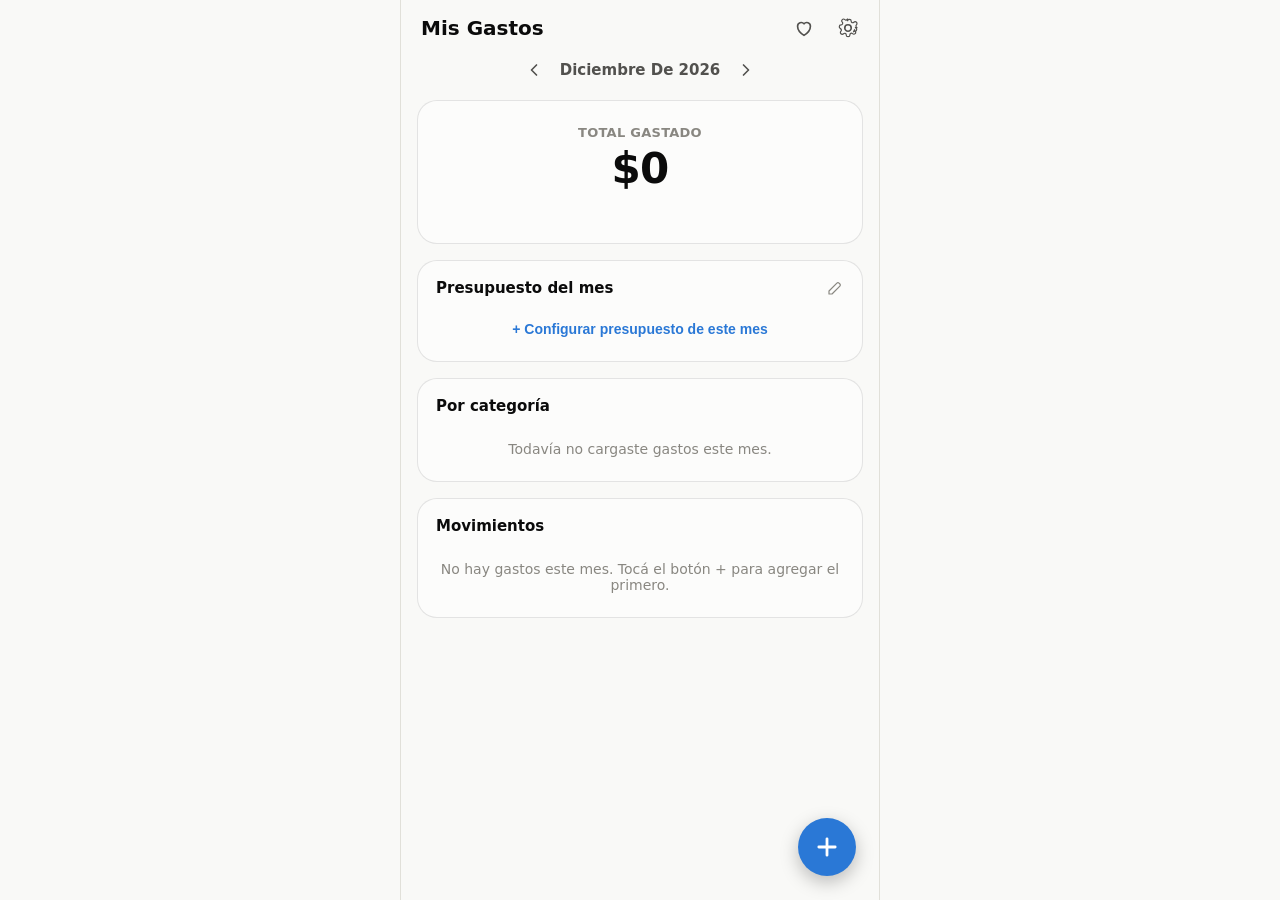
==== commit e241df24: "Add Mi Salud: analyze JCVital screenshots with Claude for daily health tips New salud.html page (lin" ====
--- a/index.html
+++ b/index.html
@@ -24,9 +24,14 @@
 
   <header class="topbar">
     <h1>Mis Gastos</h1>
+    <div class="topbar-actions">
+    <a href="salud.html" class="icon-btn" aria-label="Mi Salud">
+      <svg viewBox="0 0 24 24" width="22" height="22" aria-hidden="true"><path d="M12 20s-7-4.4-7-10a4 4 0 0 1 7-2.6A4 4 0 0 1 19 10c0 5.6-7 10-7 10Z" fill="none" stroke="currentColor" stroke-width="1.8" stroke-linejoin="round"/></svg>
+    </a>
     <button id="settingsBtn" class="icon-btn" aria-label="Configuración" aria-haspopup="dialog">
       <svg viewBox="0 0 24 24" width="22" height="22" aria-hidden="true"><path d="M12 15.5a3.5 3.5 0 1 0 0-7 3.5 3.5 0 0 0 0 7Z" fill="none" stroke="currentColor" stroke-width="1.8"/><path d="M19.4 13.5a1.65 1.65 0 0 0 .33 1.82l.06.06a2 2 0 1 1-2.83 2.83l-.06-.06a1.65 1.65 0 0 0-1.82-.33 1.65 1.65 0 0 0-1 1.51V19.5a2 2 0 1 1-4 0v-.09a1.65 1.65 0 0 0-1.08-1.51 1.65 1.65 0 0 0-1.82.33l-.06.06a2 2 0 1 1-2.83-2.83l.06-.06a1.65 1.65 0 0 0 .33-1.82 1.65 1.65 0 0 0-1.51-1H4.5a2 2 0 1 1 0-4h.09a1.65 1.65 0 0 0 1.51-1.08 1.65 1.65 0 0 0-.33-1.82l-.06-.06a2 2 0 1 1 2.83-2.83l.06.06a1.65 1.65 0 0 0 1.82.33H10.5a1.65 1.65 0 0 0 1-1.51V4.5a2 2 0 1 1 4 0v.09a1.65 1.65 0 0 0 1 1.51 1.65 1.65 0 0 0 1.82-.33l.06-.06a2 2 0 1 1 2.83 2.83l-.06.06a1.65 1.65 0 0 0-.33 1.82V10.5a1.65 1.65 0 0 0 1.51 1H19.5a2 2 0 1 1 0 4h-.09a1.65 1.65 0 0 0-1.51 1Z" fill="none" stroke="currentColor" stroke-width="1.3"/></svg>
     </button>
+    </div>
   </header>
 
   <main class="content">
--- a/styles.css
+++ b/styles.css
@@ -82,6 +82,8 @@
   justify-content: space-between;
   padding: max(16px, env(safe-area-inset-top)) 20px 8px;
 }
+
+.topbar-actions { display: flex; align-items: center; gap: 22px; }
 
 .topbar h1 {
   font-size: 20px;
